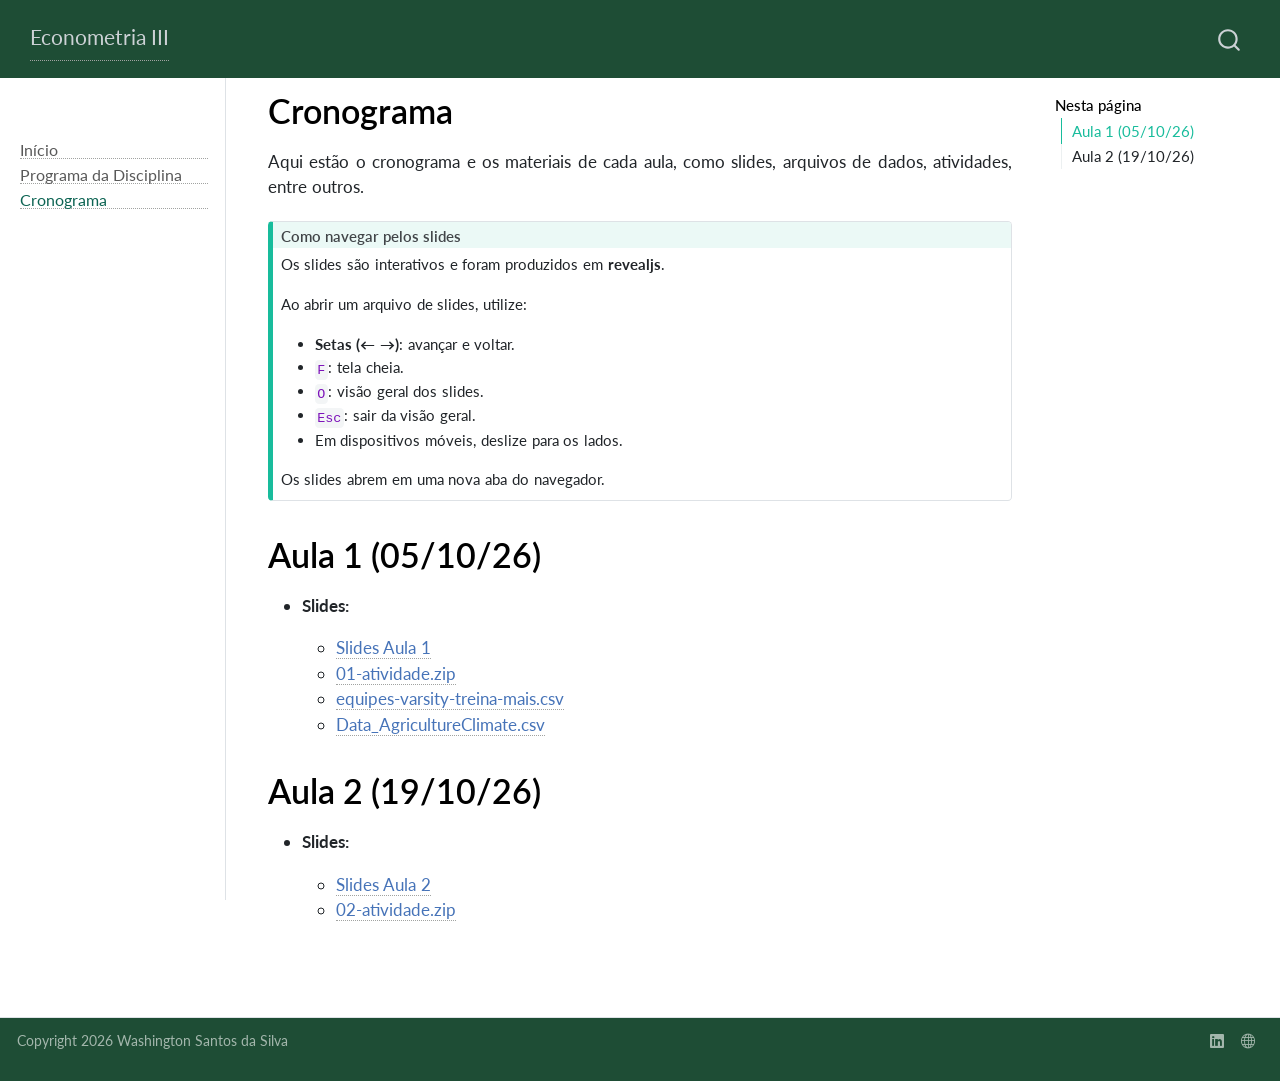
==== docs/cronograma.html @ ab7740d8 "aula 2 inserida" ====
<!DOCTYPE html>
<html xmlns="http://www.w3.org/1999/xhtml" lang="pt-BR" xml:lang="pt-BR"><head>

<meta charset="utf-8">
<meta name="generator" content="quarto-1.10.19">

<meta name="viewport" content="width=device-width, initial-scale=1.0, user-scalable=yes">


<title>Cronograma – Econometria III</title>
<style>
/* Default styles provided by pandoc.
** See https://pandoc.org/MANUAL.html#variables-for-html for config info.
*/
span.smallcaps{font-variant: small-caps;}
div.columns{display: flex; gap: 1.5em;}
div.column{flex: auto;}
@media screen {
div.columns{gap: min(4vw, 1.5em);}
div.column{overflow-x: auto;}
}
div.hanging-indent{margin-left: 1.5em; text-indent: -1.5em;}
ul.task-list{list-style: none;}
ul.task-list li input[type="checkbox"] {
  width: 0.8em;
  margin: 0 0.8em 0.2em -1em; /* quarto-specific, see https://github.com/quarto-dev/quarto-cli/issues/4556 */ 
  vertical-align: middle;
}
</style>


<script src="site_libs/quarto-nav/quarto-nav.js"></script>
<script src="site_libs/quarto-nav/headroom.min.js"></script>
<script src="site_libs/clipboard/clipboard.min.js"></script>
<script src="site_libs/quarto-search/autocomplete.umd.js"></script>
<script src="site_libs/quarto-search/fuse.min.js"></script>
<script src="site_libs/quarto-search/quarto-search.js"></script>
<meta name="quarto:offset" content="./">
<script src="site_libs/quarto-html/quarto.js" type="module"></script>
<script src="site_libs/quarto-html/tabsets/tabsets.js" type="module"></script>
<script src="site_libs/quarto-html/popper.min.js"></script>
<script src="site_libs/quarto-html/tippy.umd.min.js"></script>
<script src="site_libs/quarto-html/anchor.min.js"></script>
<link href="site_libs/quarto-html/tippy.css" rel="stylesheet">
<link href="site_libs/quarto-html/quarto-syntax-highlighting-bf27225e3a48a9273f3daa8f8e829971.css" rel="stylesheet" id="quarto-text-highlighting-styles">
<script src="site_libs/bootstrap/bootstrap.min.js"></script>
<link href="site_libs/bootstrap/bootstrap-icons.css" rel="stylesheet">
<link href="site_libs/bootstrap/bootstrap-d1bb5673b0c52643352dec3c37f18bb3.min.css" rel="stylesheet" append-hash="true" id="quarto-bootstrap" data-mode="light">
<script id="quarto-search-options" type="application/json">{
  "location": "navbar",
  "copy-button": false,
  "collapse-after": 3,
  "panel-placement": "end",
  "type": "overlay",
  "limit": 50,
  "keyboard-shortcut": [
    "f",
    "/",
    "s"
  ],
  "show-item-context": false,
  "language": {
    "search-no-results-text": "Nenhum resultado",
    "search-matching-documents-text": "documentos correspondentes",
    "search-copy-link-title": "Copiar link para a busca",
    "search-hide-matches-text": "Esconder correspondências adicionais",
    "search-more-match-text": "mais correspondência neste documento",
    "search-more-matches-text": "mais correspondências neste documento",
    "search-clear-button-title": "Limpar",
    "search-text-placeholder": "",
    "search-detached-cancel-button-title": "Cancelar",
    "search-submit-button-title": "Enviar",
    "search-label": "Procurar"
  }
}</script>


<link rel="stylesheet" href="styles.css">
</head>

<body class="nav-sidebar docked nav-fixed quarto-light">

<div id="quarto-search-results"></div>
  <header id="quarto-header" class="headroom fixed-top">
    <nav class="navbar navbar-expand-lg " data-bs-theme="dark">
      <div class="navbar-container container-fluid">
      <div class="navbar-brand-container mx-auto">
    <a class="navbar-brand" href="./index.html">
    <span class="navbar-title">Econometria III</span>
    </a>
  </div>
        <div class="quarto-navbar-tools tools-end">
</div>
          <div id="quarto-search" class="" title="Procurar"></div>
      </div> <!-- /container-fluid -->
    </nav>
  <nav class="quarto-secondary-nav">
    <div class="container-fluid d-flex">
      <button type="button" class="quarto-btn-toggle btn" data-bs-toggle="collapse" role="button" data-bs-target=".quarto-sidebar-collapse-item" aria-controls="quarto-sidebar" aria-expanded="false" aria-label="Alternar barra lateral" onclick="if (window.quartoToggleHeadroom) { window.quartoToggleHeadroom(); }">
        <i class="bi bi-layout-text-sidebar-reverse"></i>
      </button>
        <nav class="quarto-page-breadcrumbs" aria-label="breadcrumb"><ol class="breadcrumb"><li class="breadcrumb-item"><a href="./cronograma.html">Cronograma</a></li></ol></nav>
        <a class="flex-grow-1" role="navigation" data-bs-toggle="collapse" data-bs-target=".quarto-sidebar-collapse-item" aria-controls="quarto-sidebar" aria-expanded="false" aria-label="Alternar barra lateral" onclick="if (window.quartoToggleHeadroom) { window.quartoToggleHeadroom(); }">      
        </a>
      <button type="button" class="btn quarto-search-button" aria-label="Procurar" onclick="window.quartoOpenSearch();">
        <i class="bi bi-search"></i>
      </button>
    </div>
  </nav>
</header>
<!-- content -->
<div id="quarto-content" class="quarto-container page-columns page-rows-contents page-layout-article page-navbar">
<!-- sidebar -->
  <nav id="quarto-sidebar" class="sidebar collapse collapse-horizontal quarto-sidebar-collapse-item sidebar-navigation docked overflow-auto">
        <div class="mt-2 flex-shrink-0 align-items-center">
        <div class="sidebar-search">
        <div id="quarto-search" class="" title="Procurar"></div>
        </div>
        </div>
    <div class="sidebar-menu-container"> 
    <ul class="list-unstyled mt-1">
        <li class="sidebar-item">
  <div class="sidebar-item-container"> 
  <a href="./index.html" class="sidebar-item-text sidebar-link">
 <span class="menu-text">Início</span></a>
  </div>
</li>
        <li class="sidebar-item">
  <div class="sidebar-item-container"> 
  <a href="./programa.html" class="sidebar-item-text sidebar-link">
 <span class="menu-text">Programa da Disciplina</span></a>
  </div>
</li>
        <li class="sidebar-item">
  <div class="sidebar-item-container"> 
  <a href="./cronograma.html" class="sidebar-item-text sidebar-link active">
 <span class="menu-text">Cronograma</span></a>
  </div>
</li>
    </ul>
    </div>
</nav>
<div id="quarto-sidebar-glass" class="quarto-sidebar-collapse-item" data-bs-toggle="collapse" data-bs-target=".quarto-sidebar-collapse-item"></div>
<!-- margin-sidebar -->
    <div id="quarto-margin-sidebar" class="sidebar margin-sidebar">
        <nav id="TOC" role="doc-toc" class="toc-active">
    <h2 id="toc-title">Nesta página</h2>
   
  <ul>
  <li><a href="#aula-1-051026" id="toc-aula-1-051026" class="nav-link active" data-scroll-target="#aula-1-051026">Aula 1 (05/10/26)</a></li>
  <li><a href="#aula-2-191026" id="toc-aula-2-191026" class="nav-link" data-scroll-target="#aula-2-191026">Aula 2 (19/10/26)</a></li>
  </ul>
</nav>
    </div>
<!-- main -->
<main class="content" id="quarto-document-content">

<header id="title-block-header" class="quarto-title-block default">
<div class="quarto-title">
<h1 class="title">Cronograma</h1>
</div>



<div class="quarto-title-meta">

    
  
    
  </div>
  


</header>


<p>Aqui estão o cronograma e os materiais de cada aula, como slides, arquivos de dados, atividades, entre outros.</p>
<div class="callout callout-style-default callout-tip no-icon callout-titled">
<div class="callout-header d-flex align-content-center">
<div class="callout-icon-container">
<i class="callout-icon no-icon"></i>
</div>
<div class="callout-title-container flex-fill">
<span class="screen-reader-only">Dica</span>Como navegar pelos slides
</div>
</div>
<div class="callout-body-container callout-body">
<p>Os slides são interativos e foram produzidos em <strong>revealjs</strong>.</p>
<p>Ao abrir um arquivo de slides, utilize:</p>
<ul>
<li><strong>Setas (← →)</strong>: avançar e voltar.</li>
<li><strong><code>F</code></strong>: tela cheia.</li>
<li><strong><code>O</code></strong>: visão geral dos slides.</li>
<li><strong><code>Esc</code></strong>: sair da visão geral.</li>
<li>Em dispositivos móveis, deslize para os lados.</li>
</ul>
<p>Os slides abrem em uma nova aba do navegador.</p>
</div>
</div>
<section id="aula-1-051026" class="level1">
<h1>Aula 1 (05/10/26)</h1>
<ul>
<li><p><strong>Slides:</strong></p>
<ul>
<li><a href="slides/01-aula.html" target="_blank">Slides Aula 1</a></li>
<li><a href="atividades/01-atividade.zip">01-atividade.zip</a></li>
<li><a href="dados/equipes-varsity-treina-mais.csv">equipes-varsity-treina-mais.csv</a></li>
<li><a href="dados/Data_AgricultureClimate.csv">Data_AgricultureClimate.csv</a></li>
</ul></li>
</ul>
</section>
<section id="aula-2-191026" class="level1">
<h1>Aula 2 (19/10/26)</h1>
<ul>
<li><p><strong>Slides:</strong></p>
<ul>
<li><a href="slides/02-aula.html" target="_blank">Slides Aula 2</a></li>
<li><a href="atividades/02-atividade.zip">02-atividade.zip</a></li>
</ul></li>
</ul>


</section>

</main> <!-- /main -->
<script id="quarto-html-after-body" type="application/javascript">
  window.document.addEventListener("DOMContentLoaded", function (event) {
    const icon = "";
    const anchorJS = new window.AnchorJS();
    anchorJS.options = {
      placement: 'right',
      icon: icon
    };
    anchorJS.add('.anchored');
    const isCodeAnnotation = (el) => {
      for (const clz of el.classList) {
        if (clz.startsWith('code-annotation-')) {                     
          return true;
        }
      }
      return false;
    }
    const onCopySuccess = function(e) {
      // button target
      const button = e.trigger;
      // don't keep focus
      button.blur();
      // flash "checked"
      button.classList.add('code-copy-button-checked');
      var currentTitle = button.getAttribute("title");
      button.setAttribute("title", "Copiada");
      let tooltip;
      if (window.bootstrap) {
        button.setAttribute("data-bs-toggle", "tooltip");
        button.setAttribute("data-bs-placement", "left");
        button.setAttribute("data-bs-title", "Copiada");
        tooltip = new bootstrap.Tooltip(button, 
          { trigger: "manual", 
            customClass: "code-copy-button-tooltip",
            offset: [0, -8]});
        tooltip.show();    
      }
      setTimeout(function() {
        if (tooltip) {
          tooltip.hide();
          button.removeAttribute("data-bs-title");
          button.removeAttribute("data-bs-toggle");
          button.removeAttribute("data-bs-placement");
        }
        button.setAttribute("title", currentTitle);
        button.classList.remove('code-copy-button-checked');
      }, 1000);
      // clear code selection
      e.clearSelection();
    }
    const getTextToCopy = function(trigger) {
      const outerScaffold = trigger.parentElement.cloneNode(true);
      const codeEl = outerScaffold.querySelector('code');
      for (const childEl of codeEl.children) {
        if (isCodeAnnotation(childEl)) {
          childEl.remove();
        }
      }
      return codeEl.innerText;
    }
    const clipboard = new window.ClipboardJS('.code-copy-button:not([data-in-quarto-modal])', {
      text: getTextToCopy
    });
    clipboard.on('success', onCopySuccess);
    if (window.document.getElementById('quarto-embedded-source-code-modal')) {
      const clipboardModal = new window.ClipboardJS('.code-copy-button[data-in-quarto-modal]', {
        text: getTextToCopy,
        container: window.document.getElementById('quarto-embedded-source-code-modal')
      });
      clipboardModal.on('success', onCopySuccess);
    }
      var localhostRegex = new RegExp(/^(?:http|https):\/\/localhost\:?[0-9]*\//);
      var mailtoRegex = new RegExp(/^mailto:/);
        var filterRegex = new RegExp('/' + window.location.host + '/');
      var isInternal = (href) => {
          return filterRegex.test(href) || localhostRegex.test(href) || mailtoRegex.test(href);
      }
      // Inspect non-navigation links and adorn them if external
     var links = window.document.querySelectorAll('a[href]:not(.nav-link):not(.navbar-brand):not(.toc-action):not(.sidebar-link):not(.sidebar-item-toggle):not(.pagination-link):not(.no-external):not([aria-hidden]):not(.dropdown-item):not(.quarto-navigation-tool):not(.about-link)');
      for (var i=0; i<links.length; i++) {
        const link = links[i];
        if (!isInternal(link.href)) {
          // undo the damage that might have been done by quarto-nav.js in the case of
          // links that we want to consider external
          if (link.dataset.originalHref !== undefined) {
            link.href = link.dataset.originalHref;
          }
        }
      }
    function tippyHover(el, contentFn, onTriggerFn, onUntriggerFn) {
      const config = {
        allowHTML: true,
        maxWidth: 500,
        delay: 100,
        arrow: false,
        appendTo: function(el) {
            return el.parentElement;
        },
        interactive: true,
        interactiveBorder: 10,
        theme: 'quarto',
        placement: 'bottom-start',
      };
      if (contentFn) {
        config.content = contentFn;
      }
      if (onTriggerFn) {
        config.onTrigger = onTriggerFn;
      }
      if (onUntriggerFn) {
        config.onUntrigger = onUntriggerFn;
      }
      window.tippy(el, config); 
    }
    const noterefs = window.document.querySelectorAll('a[role="doc-noteref"]');
    for (var i=0; i<noterefs.length; i++) {
      const ref = noterefs[i];
      tippyHover(ref, function() {
        // use id or data attribute instead here
        let href = ref.getAttribute('data-footnote-href') || ref.getAttribute('href');
        try { href = new URL(href).hash; } catch {}
        const id = href.replace(/^#\/?/, "");
        const note = window.document.getElementById(id);
        if (note) {
          return note.innerHTML;
        } else {
          return "";
        }
      });
    }
    const xrefs = window.document.querySelectorAll('a.quarto-xref');
    const processXRef = (id, note) => {
      // Strip column container classes
      const stripColumnClz = (el) => {
        el.classList.remove("page-full", "page-columns");
        if (el.children) {
          for (const child of el.children) {
            stripColumnClz(child);
          }
        }
      }
      stripColumnClz(note)
      if (id === null || id.startsWith('sec-')) {
        // Special case sections, only their first couple elements
        const container = document.createElement("div");
        if (note.children && note.children.length > 2) {
          container.appendChild(note.children[0].cloneNode(true));
          for (let i = 1; i < note.children.length; i++) {
            const child = note.children[i];
            if (child.tagName === "P" && child.innerText === "") {
              continue;
            } else {
              container.appendChild(child.cloneNode(true));
              break;
            }
          }
          if (window.Quarto?.typesetMath) {
            window.Quarto.typesetMath(container);
          }
          return container.innerHTML
        } else {
          if (window.Quarto?.typesetMath) {
            window.Quarto.typesetMath(note);
          }
          return note.innerHTML;
        }
      } else {
        // Remove any anchor links if they are present
        const anchorLink = note.querySelector('a.anchorjs-link');
        if (anchorLink) {
          anchorLink.remove();
        }
        if (window.Quarto?.typesetMath) {
          window.Quarto.typesetMath(note);
        }
        if (note.classList.contains("callout")) {
          return note.outerHTML;
        } else {
          return note.innerHTML;
        }
      }
    }
    for (var i=0; i<xrefs.length; i++) {
      const xref = xrefs[i];
      tippyHover(xref, undefined, function(instance) {
        instance.disable();
        let url = xref.getAttribute('href');
        let hash = undefined; 
        if (url.startsWith('#')) {
          hash = url;
        } else {
          try { hash = new URL(url).hash; } catch {}
        }
        if (hash) {
          const id = hash.replace(/^#\/?/, "");
          const note = window.document.getElementById(id);
          if (note !== null) {
            try {
              const html = processXRef(id, note.cloneNode(true));
              instance.setContent(html);
            } finally {
              instance.enable();
              instance.show();
            }
          } else {
            // See if we can fetch this
            fetch(url.split('#')[0])
            .then(res => res.text())
            .then(html => {
              const parser = new DOMParser();
              const htmlDoc = parser.parseFromString(html, "text/html");
              const note = htmlDoc.getElementById(id);
              if (note !== null) {
                const html = processXRef(id, note);
                instance.setContent(html);
              } 
            }).finally(() => {
              instance.enable();
              instance.show();
            });
          }
        } else {
          // See if we can fetch a full url (with no hash to target)
          // This is a special case and we should probably do some content thinning / targeting
          fetch(url)
          .then(res => res.text())
          .then(html => {
            const parser = new DOMParser();
            const htmlDoc = parser.parseFromString(html, "text/html");
            const note = htmlDoc.querySelector('main.content');
            if (note !== null) {
              // This should only happen for chapter cross references
              // (since there is no id in the URL)
              // remove the first header
              if (note.children.length > 0 && note.children[0].tagName === "HEADER") {
                note.children[0].remove();
              }
              const html = processXRef(null, note);
              instance.setContent(html);
            } 
          }).finally(() => {
            instance.enable();
            instance.show();
          });
        }
      }, function(instance) {
      });
    }
        let selectedAnnoteEl;
        const selectorForAnnotation = ( cell, annotation) => {
          let cellAttr = 'data-code-cell="' + cell + '"';
          let lineAttr = 'data-code-annotation="' +  annotation + '"';
          const selector = 'span[' + cellAttr + '][' + lineAttr + ']';
          return selector;
        }
        const selectCodeLines = (annoteEl) => {
          const doc = window.document;
          const targetCell = annoteEl.getAttribute("data-target-cell");
          const targetAnnotation = annoteEl.getAttribute("data-target-annotation");
          const annoteSpan = window.document.querySelector(selectorForAnnotation(targetCell, targetAnnotation));
          const lines = annoteSpan.getAttribute("data-code-lines").split(",");
          const lineIds = lines.map((line) => {
            return targetCell + "-" + line;
          })
          let top = null;
          let height = null;
          let parent = null;
          if (lineIds.length > 0) {
              //compute the position of the single el (top and bottom and make a div)
              const el = window.document.getElementById(lineIds[0]);
              top = el.offsetTop;
              height = el.offsetHeight;
              parent = el.parentElement.parentElement;
            if (lineIds.length > 1) {
              const lastEl = window.document.getElementById(lineIds[lineIds.length - 1]);
              const bottom = lastEl.offsetTop + lastEl.offsetHeight;
              height = bottom - top;
            }
            if (top !== null && height !== null && parent !== null) {
              // cook up a div (if necessary) and position it 
              let div = window.document.getElementById("code-annotation-line-highlight");
              if (div === null) {
                div = window.document.createElement("div");
                div.setAttribute("id", "code-annotation-line-highlight");
                div.style.position = 'absolute';
                parent.appendChild(div);
              }
              div.style.top = top - 2 + "px";
              div.style.height = height + 4 + "px";
              div.style.left = 0;
              let gutterDiv = window.document.getElementById("code-annotation-line-highlight-gutter");
              if (gutterDiv === null) {
                gutterDiv = window.document.createElement("div");
                gutterDiv.setAttribute("id", "code-annotation-line-highlight-gutter");
                gutterDiv.style.position = 'absolute';
                const codeCell = window.document.getElementById(targetCell);
                const gutter = codeCell.querySelector('.code-annotation-gutter');
                gutter.appendChild(gutterDiv);
              }
              gutterDiv.style.top = top - 2 + "px";
              gutterDiv.style.height = height + 4 + "px";
            }
            selectedAnnoteEl = annoteEl;
          }
        };
        const unselectCodeLines = () => {
          const elementsIds = ["code-annotation-line-highlight", "code-annotation-line-highlight-gutter"];
          elementsIds.forEach((elId) => {
            const div = window.document.getElementById(elId);
            if (div) {
              div.remove();
            }
          });
          selectedAnnoteEl = undefined;
        };
          // Handle positioning of the toggle
      window.addEventListener(
        "resize",
        throttle(() => {
          elRect = undefined;
          if (selectedAnnoteEl) {
            selectCodeLines(selectedAnnoteEl);
          }
        }, 10)
      );
      function throttle(fn, ms) {
      let throttle = false;
      let timer;
        return (...args) => {
          if(!throttle) { // first call gets through
              fn.apply(this, args);
              throttle = true;
          } else { // all the others get throttled
              if(timer) clearTimeout(timer); // cancel #2
              timer = setTimeout(() => {
                fn.apply(this, args);
                timer = throttle = false;
              }, ms);
          }
        };
      }
        // Attach click handler to the DT
        const annoteDls = window.document.querySelectorAll('dt[data-target-cell]');
        for (const annoteDlNode of annoteDls) {
          annoteDlNode.addEventListener('click', (event) => {
            const clickedEl = event.target;
            if (clickedEl !== selectedAnnoteEl) {
              unselectCodeLines();
              const activeEl = window.document.querySelector('dt[data-target-cell].code-annotation-active');
              if (activeEl) {
                activeEl.classList.remove('code-annotation-active');
              }
              selectCodeLines(clickedEl);
              clickedEl.classList.add('code-annotation-active');
            } else {
              // Unselect the line
              unselectCodeLines();
              clickedEl.classList.remove('code-annotation-active');
            }
          });
        }
    const findCites = (el) => {
      const parentEl = el.parentElement;
      if (parentEl) {
        const cites = parentEl.dataset.cites;
        if (cites) {
          return {
            el,
            cites: cites.split(' ')
          };
        } else {
          return findCites(el.parentElement)
        }
      } else {
        return undefined;
      }
    };
    var bibliorefs = window.document.querySelectorAll('a[role="doc-biblioref"]');
    for (var i=0; i<bibliorefs.length; i++) {
      const ref = bibliorefs[i];
      const citeInfo = findCites(ref);
      if (citeInfo) {
        tippyHover(citeInfo.el, function() {
          var popup = window.document.createElement('div');
          citeInfo.cites.forEach(function(cite) {
            var citeDiv = window.document.createElement('div');
            citeDiv.classList.add('hanging-indent');
            citeDiv.classList.add('csl-entry');
            var biblioDiv = window.document.getElementById('ref-' + cite);
            if (biblioDiv) {
              citeDiv.innerHTML = biblioDiv.innerHTML;
            }
            popup.appendChild(citeDiv);
          });
          return popup.innerHTML;
        });
      }
    }
  });
  </script>
</div> <!-- /content -->
<footer class="footer">
  <div class="nav-footer">
    <div class="nav-footer-left">
<p>Copyright 2026 Washington Santos da Silva</p>
</div>   
    <div class="nav-footer-center">
      &nbsp;
    </div>
    <div class="nav-footer-right">
      <ul class="footer-items list-unstyled">
    <li class="nav-item compact">
    <a class="nav-link" href="https://www.linkedin.com/in/washingtonssilva/">
      <i class="bi bi-linkedin" role="img">
</i> 
    </a>
  </li>  
    <li class="nav-item compact">
    <a class="nav-link" href="https://washingtonsilva.github.io">
      <i class="bi bi-globe" role="img">
</i> 
    </a>
  </li>  
</ul>
    </div>
  </div>
</footer>




</body></html>
---- docs/site_libs/quarto-html/tippy.css ----
.tippy-box[data-animation=fade][data-state=hidden]{opacity:0}[data-tippy-root]{max-width:calc(100vw - 10px)}.tippy-box{position:relative;background-color:#333;color:#fff;border-radius:4px;font-size:14px;line-height:1.4;white-space:normal;outline:0;transition-property:transform,visibility,opacity}.tippy-box[data-placement^=top]>.tippy-arrow{bottom:0}.tippy-box[data-placement^=top]>.tippy-arrow:before{bottom:-7px;left:0;border-width:8px 8px 0;border-top-color:initial;transform-origin:center top}.tippy-box[data-placement^=bottom]>.tippy-arrow{top:0}.tippy-box[data-placement^=bottom]>.tippy-arrow:before{top:-7px;left:0;border-width:0 8px 8px;border-bottom-color:initial;transform-origin:center bottom}.tippy-box[data-placement^=left]>.tippy-arrow{right:0}.tippy-box[data-placement^=left]>.tippy-arrow:before{border-width:8px 0 8px 8px;border-left-color:initial;right:-7px;transform-origin:center left}.tippy-box[data-placement^=right]>.tippy-arrow{left:0}.tippy-box[data-placement^=right]>.tippy-arrow:before{left:-7px;border-width:8px 8px 8px 0;border-right-color:initial;transform-origin:center right}.tippy-box[data-inertia][data-state=visible]{transition-timing-function:cubic-bezier(.54,1.5,.38,1.11)}.tippy-arrow{width:16px;height:16px;color:#333}.tippy-arrow:before{content:"";position:absolute;border-color:transparent;border-style:solid}.tippy-content{position:relative;padding:5px 9px;z-index:1}
---- docs/site_libs/quarto-html/quarto-syntax-highlighting-bf27225e3a48a9273f3daa8f8e829971.css ----
/* quarto syntax highlight colors */
:root {
  --quarto-hl-ot-color: #003B4F;
  --quarto-hl-at-color: #657422;
  --quarto-hl-ss-color: #20794D;
  --quarto-hl-an-color: #5E5E5E;
  --quarto-hl-fu-color: #4758AB;
  --quarto-hl-st-color: #20794D;
  --quarto-hl-cf-color: #003B4F;
  --quarto-hl-op-color: #5E5E5E;
  --quarto-hl-er-color: #AD0000;
  --quarto-hl-bn-color: #AD0000;
  --quarto-hl-al-color: #AD0000;
  --quarto-hl-va-color: #111111;
  --quarto-hl-bu-color: inherit;
  --quarto-hl-ex-color: inherit;
  --quarto-hl-pp-color: #AD0000;
  --quarto-hl-in-color: #5E5E5E;
  --quarto-hl-vs-color: #20794D;
  --quarto-hl-wa-color: #5E5E5E;
  --quarto-hl-do-color: #5E5E5E;
  --quarto-hl-im-color: #00769E;
  --quarto-hl-ch-color: #20794D;
  --quarto-hl-dt-color: #AD0000;
  --quarto-hl-fl-color: #AD0000;
  --quarto-hl-co-color: #5E5E5E;
  --quarto-hl-cv-color: #5E5E5E;
  --quarto-hl-cn-color: #8f5902;
  --quarto-hl-sc-color: #5E5E5E;
  --quarto-hl-dv-color: #AD0000;
  --quarto-hl-kw-color: #003B4F;
}

/* other quarto variables */
:root {
  --quarto-font-monospace: SFMono-Regular, Menlo, Monaco, Consolas, "Liberation Mono", "Courier New", monospace;
}

/* syntax highlight based on Pandoc's rules */
pre > code.sourceCode > span {
  color: #003B4F;
}

code.sourceCode > span {
  color: #003B4F;
}

div.sourceCode,
div.sourceCode pre.sourceCode {
  color: #003B4F;
}

/* Normal */
code span {
  color: #003B4F;
}

/* Alert */
code span.al {
  color: #AD0000;
  font-style: inherit;
}

/* Annotation */
code span.an {
  color: #5E5E5E;
  font-style: inherit;
}

/* Attribute */
code span.at {
  color: #657422;
  font-style: inherit;
}

/* BaseN */
code span.bn {
  color: #AD0000;
  font-style: inherit;
}

/* BuiltIn */
code span.bu {
  font-style: inherit;
}

/* ControlFlow */
code span.cf {
  color: #003B4F;
  font-weight: bold;
  font-style: inherit;
}

/* Char */
code span.ch {
  color: #20794D;
  font-style: inherit;
}

/* Constant */
code span.cn {
  color: #8f5902;
  font-style: inherit;
}

/* Comment */
code span.co {
  color: #5E5E5E;
  font-style: inherit;
}

/* CommentVar */
code span.cv {
  color: #5E5E5E;
  font-style: italic;
}

/* Documentation */
code span.do {
  color: #5E5E5E;
  font-style: italic;
}

/* DataType */
code span.dt {
  color: #AD0000;
  font-style: inherit;
}

/* DecVal */
code span.dv {
  color: #AD0000;
  font-style: inherit;
}

/* Error */
code span.er {
  color: #AD0000;
  font-style: inherit;
}

/* Extension */
code span.ex {
  font-style: inherit;
}

/* Float */
code span.fl {
  color: #AD0000;
  font-style: inherit;
}

/* Function */
code span.fu {
  color: #4758AB;
  font-style: inherit;
}

/* Import */
code span.im {
  color: #00769E;
  font-style: inherit;
}

/* Information */
code span.in {
  color: #5E5E5E;
  font-style: inherit;
}

/* Keyword */
code span.kw {
  color: #003B4F;
  font-weight: bold;
  font-style: inherit;
}

/* Operator */
code span.op {
  color: #5E5E5E;
  font-style: inherit;
}

/* Other */
code span.ot {
  color: #003B4F;
  font-style: inherit;
}

/* Preprocessor */
code span.pp {
  color: #AD0000;
  font-style: inherit;
}

/* SpecialChar */
code span.sc {
  color: #5E5E5E;
  font-style: inherit;
}

/* SpecialString */
code span.ss {
  color: #20794D;
  font-style: inherit;
}

/* String */
code span.st {
  color: #20794D;
  font-style: inherit;
}

/* Variable */
code span.va {
  color: #111111;
  font-style: inherit;
}

/* VerbatimString */
code span.vs {
  color: #20794D;
  font-style: inherit;
}

/* Warning */
code span.wa {
  color: #5E5E5E;
  font-style: italic;
}

.prevent-inlining {
  content: "</";
}

/*# sourceMappingURL=8be38f48d34c45af72792cbd699585e7.css.map */
---- docs/styles.css ----
/* css styles */

/* Verde floresta sóbrio para a identidade do site */
.navbar {
  background-color: #1E4D35;
}

/* Estilo para cabeçalhos */
h1, h2, h3 {
  color: #000000;
}

/* Espaçamento para conteúdo */
.content {
  max-width: 1200px;
  margin: 0 auto;
  padding: 1rem;
}

/* Justificação apenas do conteúdo principal; não afeta navegação e componentes */
#quarto-document-content p,
#quarto-document-content li,
#quarto-document-content td,
#quarto-document-content th,
#quarto-document-content figcaption,
#quarto-document-content blockquote,
#quarto-document-content .description,
#quarto-document-content .lead,
#quarto-document-content .abstract {
  text-align: justify;
}

/* Ajusta o espaçamento entre palavras para melhorar a justificação */
#quarto-document-content p,
#quarto-document-content li,
#quarto-document-content td,
#quarto-document-content th,
#quarto-document-content figcaption,
#quarto-document-content blockquote,
#quarto-document-content .description,
#quarto-document-content .lead,
#quarto-document-content .abstract {
  word-spacing: 0.05em;
  hyphens: auto;
}

/* Mantém alinhamento à esquerda para elementos que não devem ser justificados */
pre, code, .sourceCode, h1, h2, h3, h4, h5, h6 {
  text-align: left;
}

/* Ajusta o último parágrafo de cada seção para evitar espaçamento estranho */
#quarto-document-content p:last-of-type {
  text-align-last: left;
}

/* Estilo para links */
a {
  color: #4673B8;                      /* Changed from #36454f to a distinct blue */
  text-decoration: none;               /* Remove o sublinhado padrão dos links */
  border-bottom: dotted 1px #A1A3A1;   /* Adiciona linha pontilhada cinza abaixo dos links */
}

/* Estilo para links quando o mouse passa por cima */
a:hover {
  color: blue;                         /* Slightly brighter blue for hover state */
  text-decoration: underline;          /* Adiciona sublinhado ao passar o mouse */
}
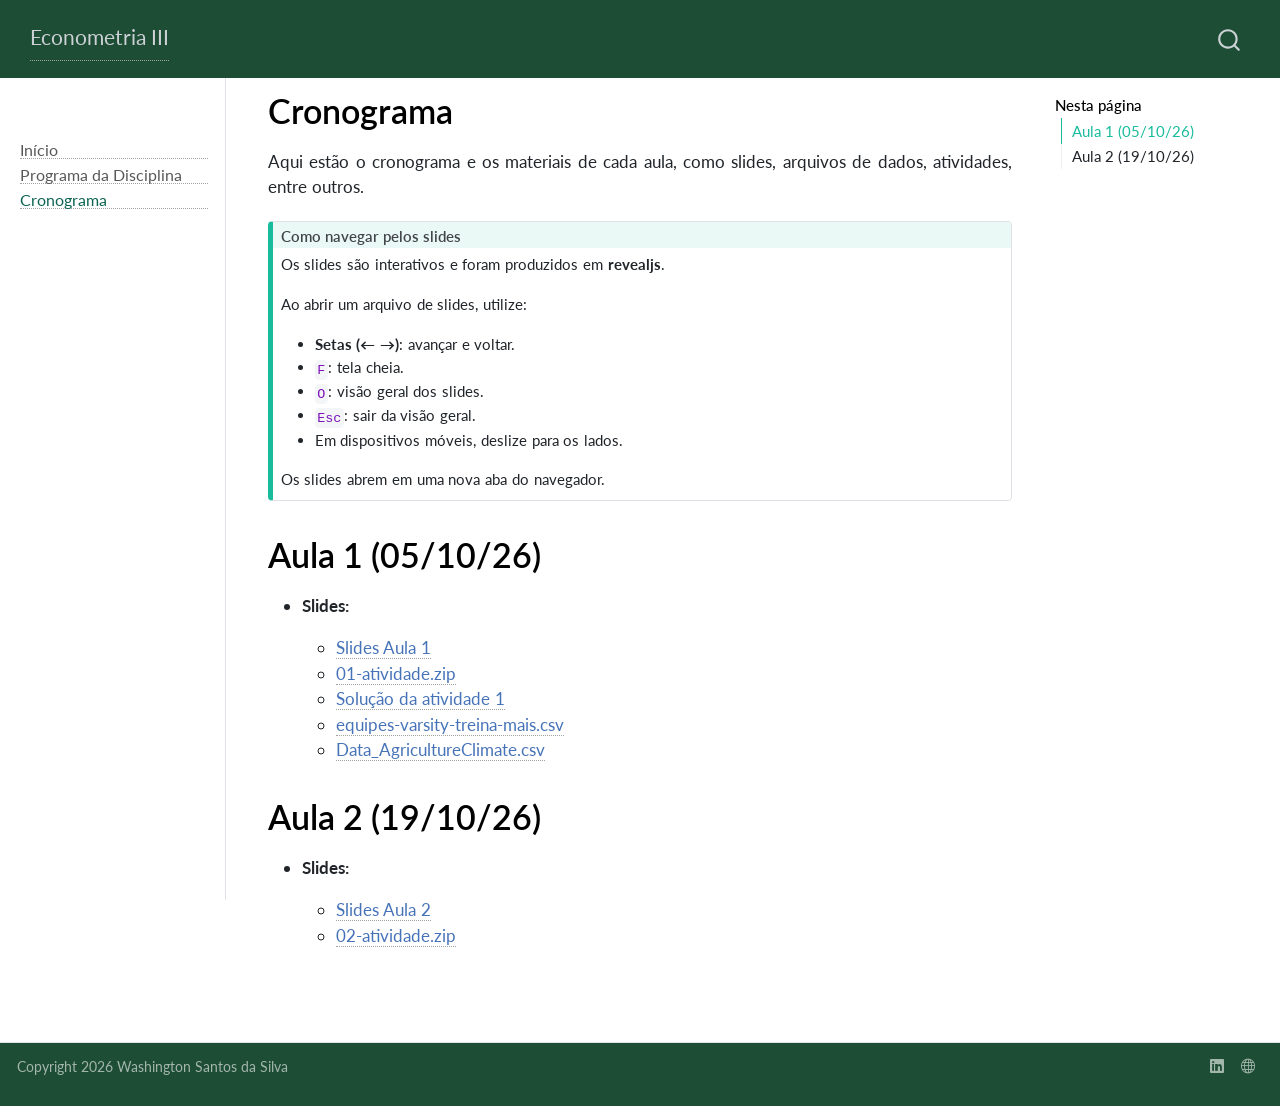
==== commit 8346c263: "solucao da atividade 1 inserida" ====
--- a/docs/cronograma.html
+++ b/docs/cronograma.html
@@ -204,6 +204,7 @@
 <ul>
 <li><a href="slides/01-aula.html" target="_blank">Slides Aula 1</a></li>
 <li><a href="atividades/01-atividade.zip">01-atividade.zip</a></li>
+<li><a href="atividades/01-atividade-gabarito.html" target="_blank">Solução da atividade 1</a></li>
 <li><a href="dados/equipes-varsity-treina-mais.csv">equipes-varsity-treina-mais.csv</a></li>
 <li><a href="dados/Data_AgricultureClimate.csv">Data_AgricultureClimate.csv</a></li>
 </ul></li>
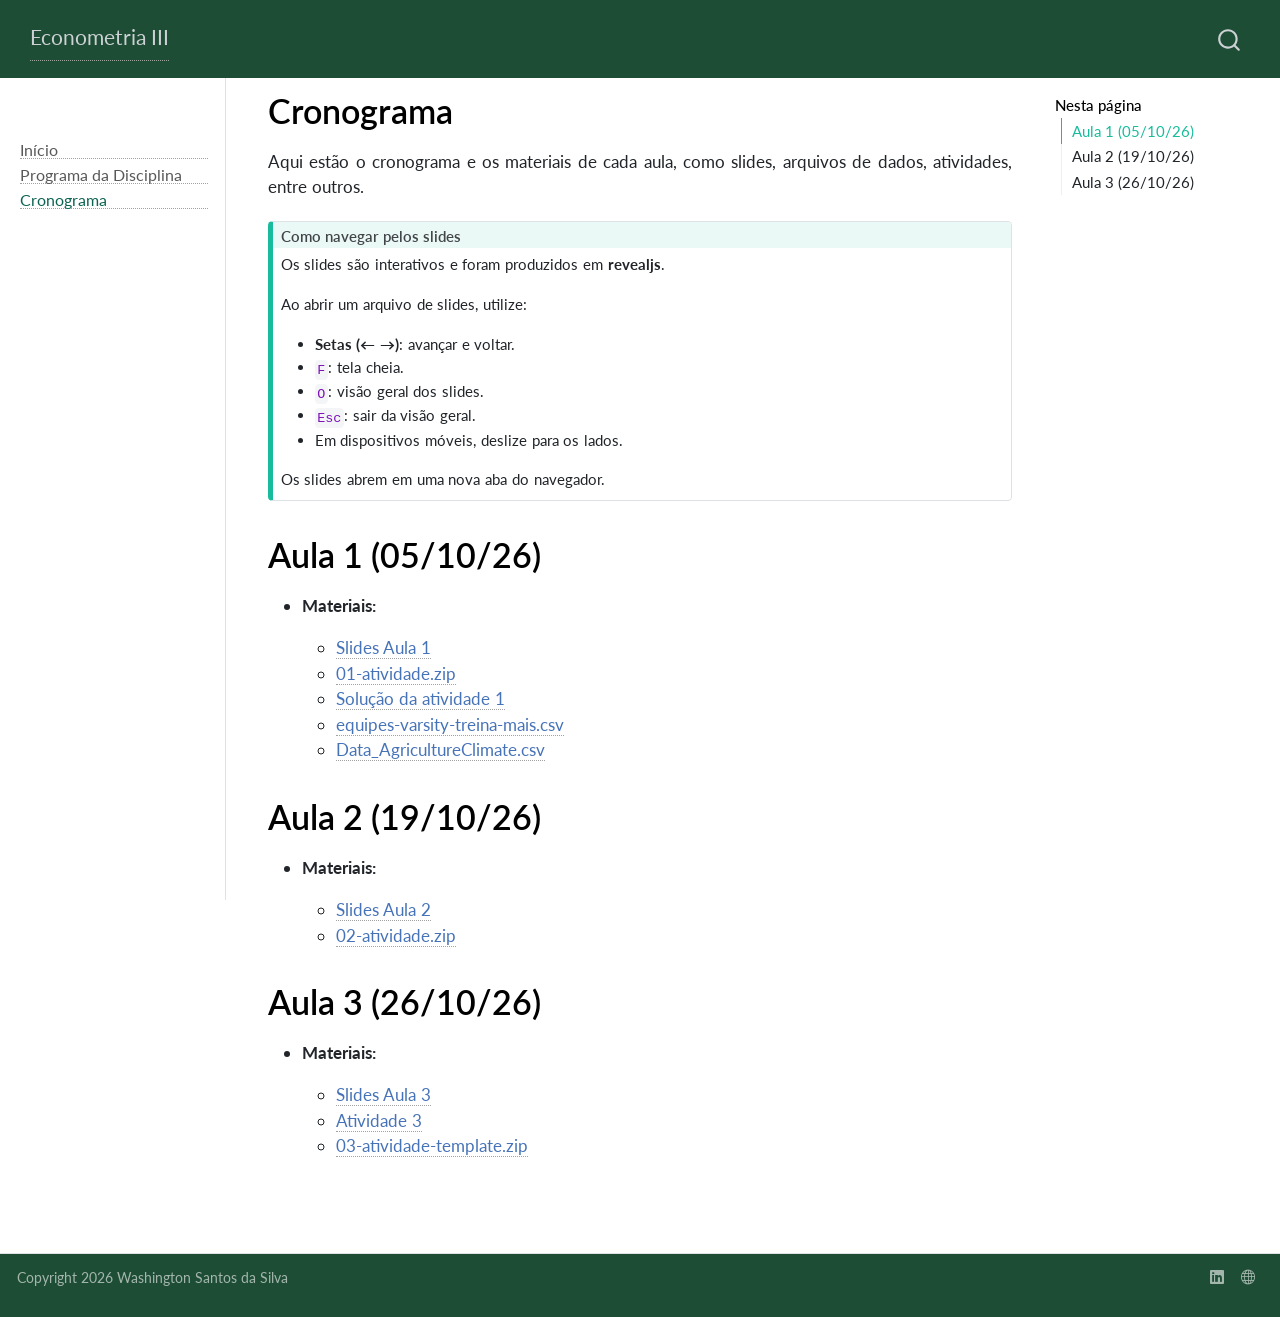
==== commit 49bb4ae2: "aula 3 inserida" ====
--- a/docs/cronograma.html
+++ b/docs/cronograma.html
@@ -149,6 +149,7 @@
   <ul>
   <li><a href="#aula-1-051026" id="toc-aula-1-051026" class="nav-link active" data-scroll-target="#aula-1-051026">Aula 1 (05/10/26)</a></li>
   <li><a href="#aula-2-191026" id="toc-aula-2-191026" class="nav-link" data-scroll-target="#aula-2-191026">Aula 2 (19/10/26)</a></li>
+  <li><a href="#aula-3-261026" id="toc-aula-3-261026" class="nav-link" data-scroll-target="#aula-3-261026">Aula 3 (26/10/26)</a></li>
   </ul>
 </nav>
     </div>
@@ -200,7 +201,7 @@
 <section id="aula-1-051026" class="level1">
 <h1>Aula 1 (05/10/26)</h1>
 <ul>
-<li><p><strong>Slides:</strong></p>
+<li><p><strong>Materiais:</strong></p>
 <ul>
 <li><a href="slides/01-aula.html" target="_blank">Slides Aula 1</a></li>
 <li><a href="atividades/01-atividade.zip">01-atividade.zip</a></li>
@@ -213,10 +214,21 @@
 <section id="aula-2-191026" class="level1">
 <h1>Aula 2 (19/10/26)</h1>
 <ul>
-<li><p><strong>Slides:</strong></p>
+<li><p><strong>Materiais:</strong></p>
 <ul>
 <li><a href="slides/02-aula.html" target="_blank">Slides Aula 2</a></li>
 <li><a href="atividades/02-atividade.zip">02-atividade.zip</a></li>
+</ul></li>
+</ul>
+</section>
+<section id="aula-3-261026" class="level1">
+<h1>Aula 3 (26/10/26)</h1>
+<ul>
+<li><p><strong>Materiais:</strong></p>
+<ul>
+<li><a href="slides/03-aula.html" target="_blank">Slides Aula 3</a></li>
+<li><a href="atividades/03-atividade.html">Atividade 3</a></li>
+<li><a href="atividades/03-atividade-template.zip">03-atividade-template.zip</a></li>
 </ul></li>
 </ul>
 
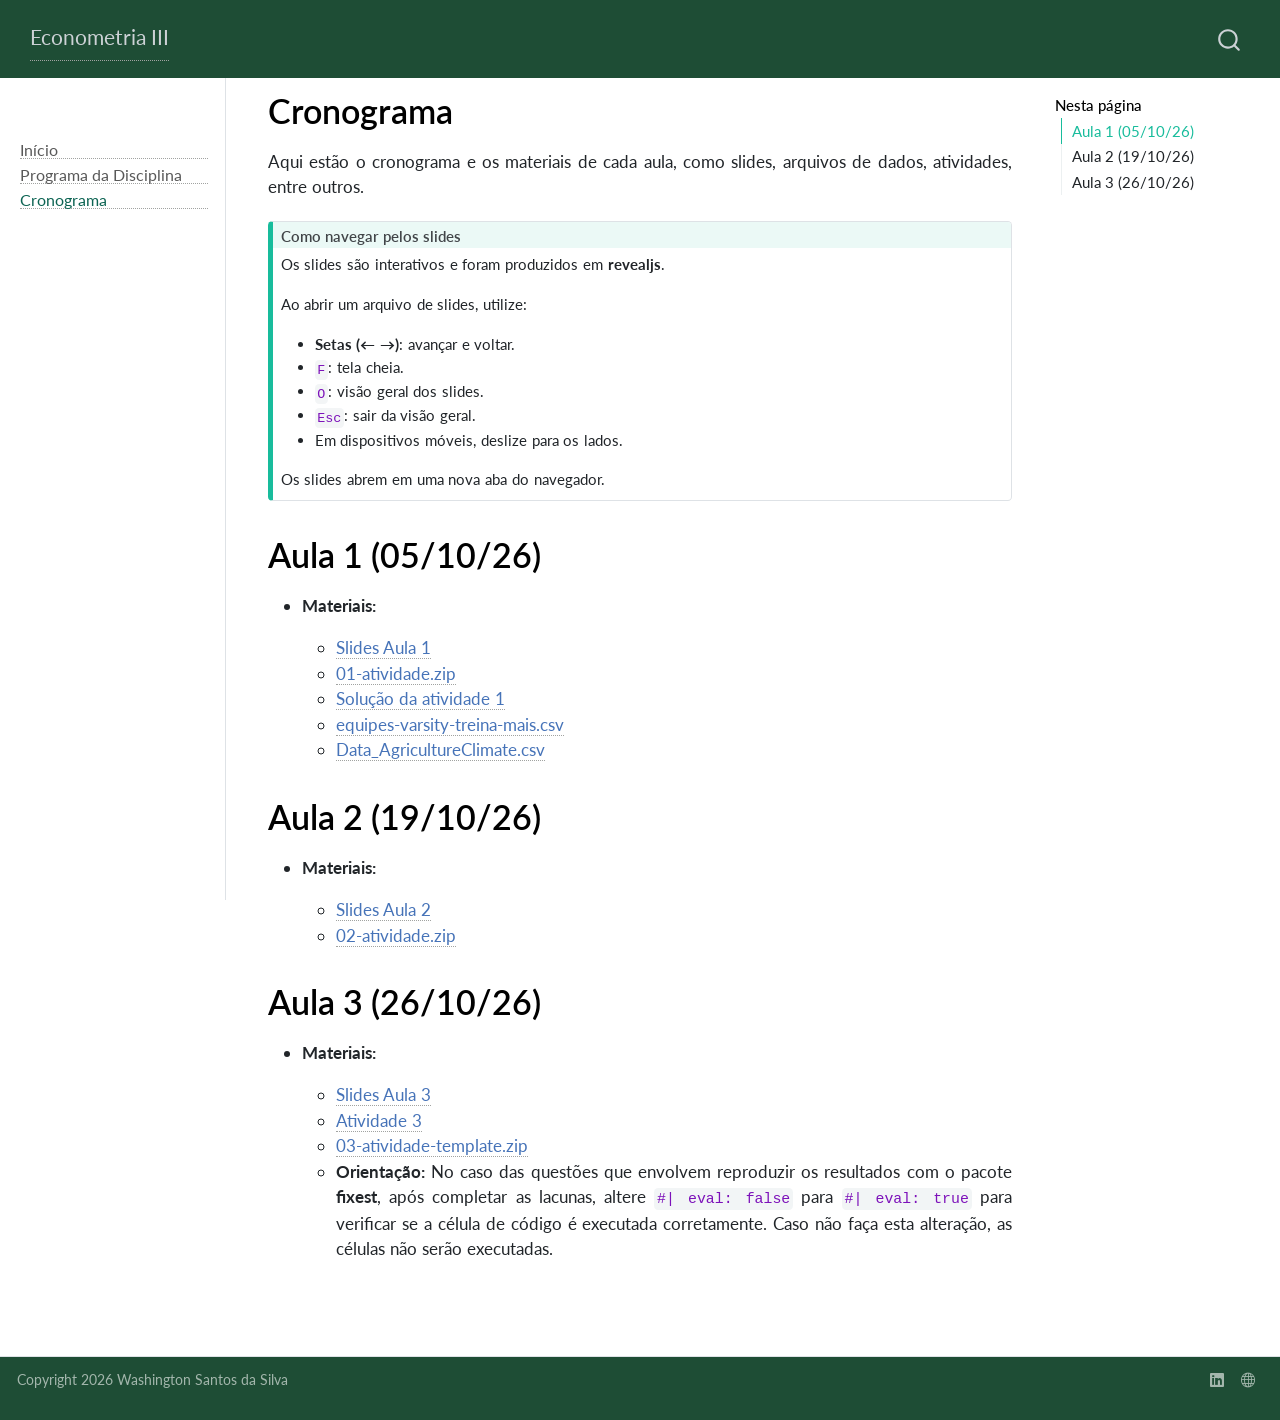
==== commit 14110d70: "aula 3 inserida" ====
--- a/docs/cronograma.html
+++ b/docs/cronograma.html
@@ -229,6 +229,7 @@
 <li><a href="slides/03-aula.html" target="_blank">Slides Aula 3</a></li>
 <li><a href="atividades/03-atividade.html">Atividade 3</a></li>
 <li><a href="atividades/03-atividade-template.zip">03-atividade-template.zip</a></li>
+<li><strong>Orientação:</strong> No caso das questões que envolvem reproduzir os resultados com o pacote <strong>fixest</strong>, após completar as lacunas, altere <code>#| eval: false</code> para <code>#| eval: true</code> para verificar se a célula de código é executada corretamente. Caso não faça esta alteração, as células não serão executadas.</li>
 </ul></li>
 </ul>
 
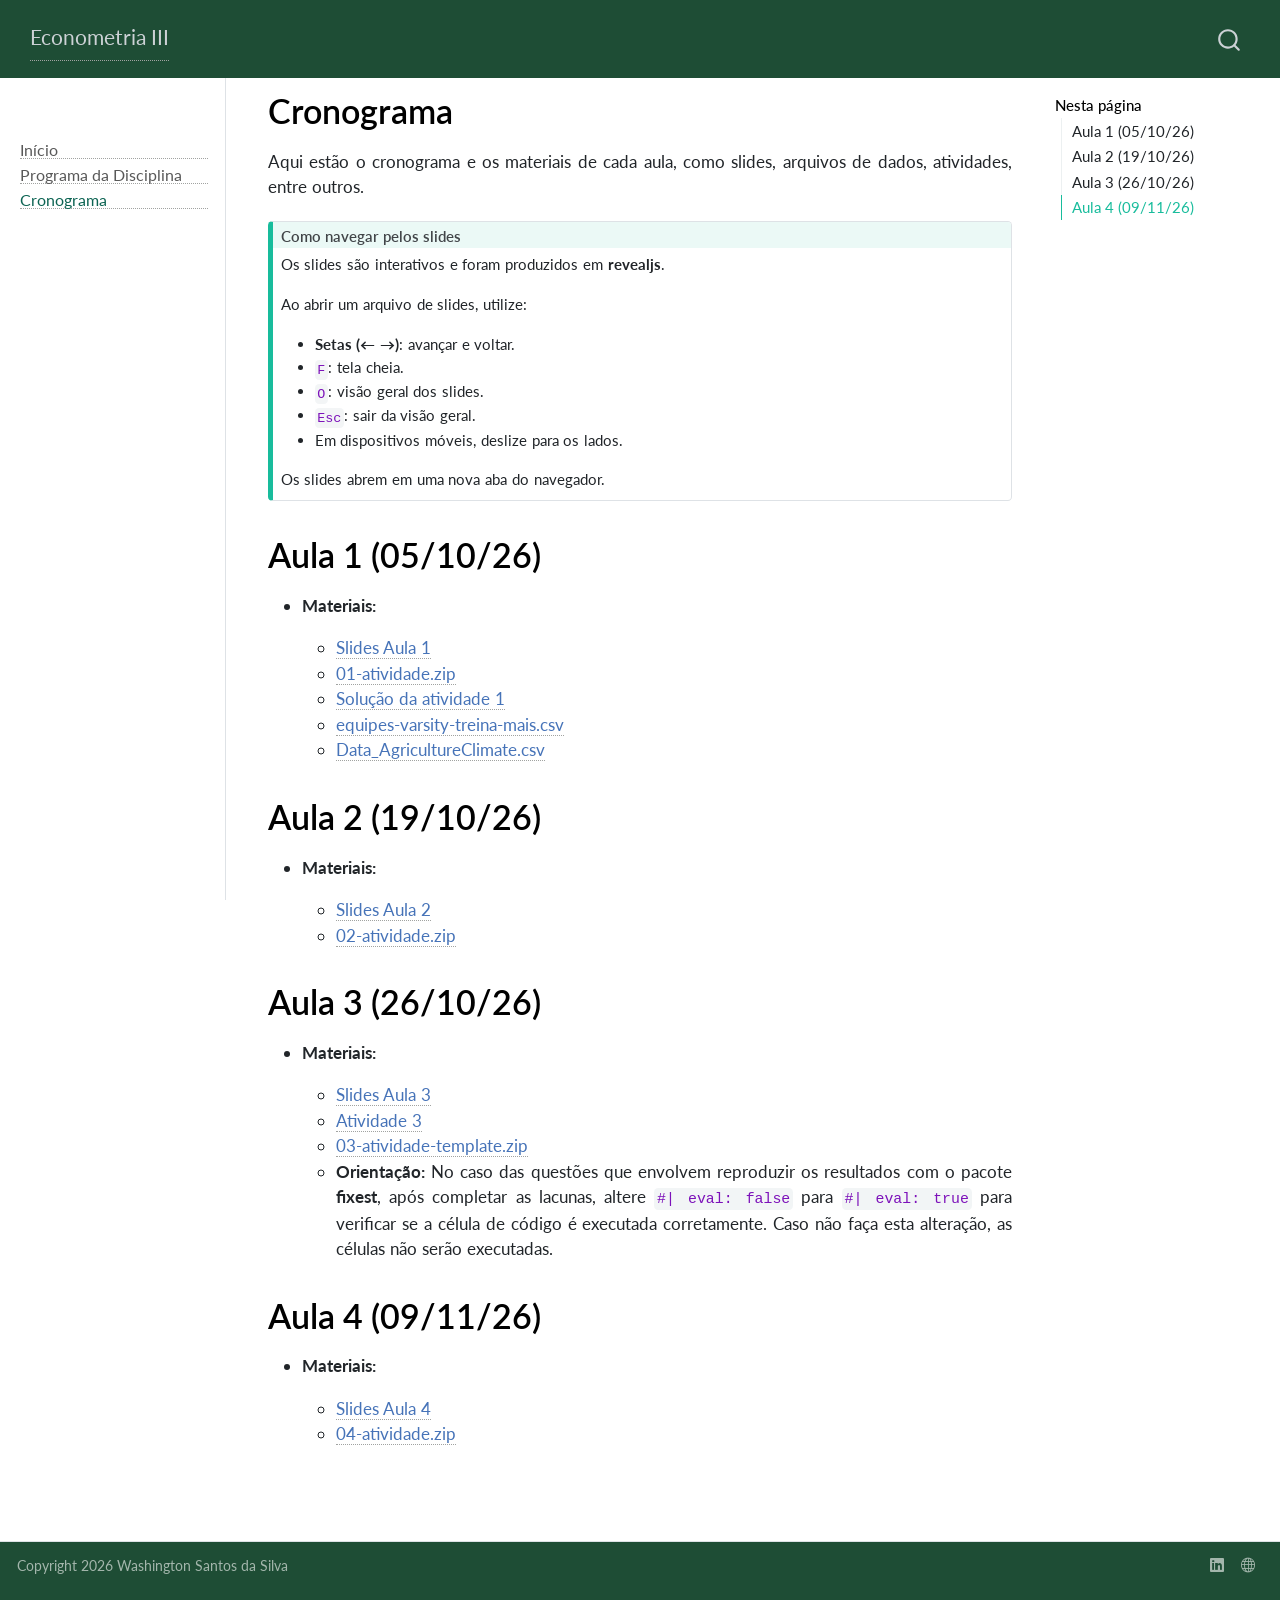
==== commit b800a2e8: "aula 4 inserida" ====
--- a/docs/cronograma.html
+++ b/docs/cronograma.html
@@ -2,7 +2,7 @@
 <html xmlns="http://www.w3.org/1999/xhtml" lang="pt-BR" xml:lang="pt-BR"><head>
 
 <meta charset="utf-8">
-<meta name="generator" content="quarto-1.10.19">
+<meta name="generator" content="quarto-1.11.9">
 
 <meta name="viewport" content="width=device-width, initial-scale=1.0, user-scalable=yes">
 
@@ -38,14 +38,15 @@
 <meta name="quarto:offset" content="./">
 <script src="site_libs/quarto-html/quarto.js" type="module"></script>
 <script src="site_libs/quarto-html/tabsets/tabsets.js" type="module"></script>
+<script src="site_libs/quarto-html/scrollable-regions/scrollable-regions.js" type="module"></script>
 <script src="site_libs/quarto-html/popper.min.js"></script>
 <script src="site_libs/quarto-html/tippy.umd.min.js"></script>
 <script src="site_libs/quarto-html/anchor.min.js"></script>
 <link href="site_libs/quarto-html/tippy.css" rel="stylesheet">
-<link href="site_libs/quarto-html/quarto-syntax-highlighting-bf27225e3a48a9273f3daa8f8e829971.css" rel="stylesheet" id="quarto-text-highlighting-styles">
+<link href="site_libs/quarto-html/quarto-syntax-highlighting-63b5708e65d6cd79cd7618c58d0c21e7.css" rel="stylesheet" id="quarto-text-highlighting-styles">
 <script src="site_libs/bootstrap/bootstrap.min.js"></script>
 <link href="site_libs/bootstrap/bootstrap-icons.css" rel="stylesheet">
-<link href="site_libs/bootstrap/bootstrap-d1bb5673b0c52643352dec3c37f18bb3.min.css" rel="stylesheet" append-hash="true" id="quarto-bootstrap" data-mode="light">
+<link href="site_libs/bootstrap/bootstrap-e88deb7e6c24584379bc85de5eea1e26.min.css" rel="stylesheet" append-hash="true" id="quarto-bootstrap" data-mode="light">
 <script id="quarto-search-options" type="application/json">{
   "location": "navbar",
   "copy-button": false,
@@ -78,11 +79,11 @@
 <link rel="stylesheet" href="styles.css">
 </head>
 
-<body class="nav-sidebar docked nav-fixed quarto-light">
+<body class="nav-sidebar docked nav-fixed quarto-light"><a id="quarto-skip-link" class="visually-hidden-focusable" href="#quarto-document-content">Pular para o conteúdo principal</a>
 
 <div id="quarto-search-results"></div>
   <header id="quarto-header" class="headroom fixed-top">
-    <nav class="navbar navbar-expand-lg " data-bs-theme="dark">
+    <nav class="navbar navbar-expand-lg " data-bs-theme="dark" aria-label="Site">
       <div class="navbar-container container-fluid">
       <div class="navbar-brand-container mx-auto">
     <a class="navbar-brand" href="./index.html">
@@ -94,13 +95,13 @@
           <div id="quarto-search" class="" title="Procurar"></div>
       </div> <!-- /container-fluid -->
     </nav>
-  <nav class="quarto-secondary-nav">
+  <nav class="quarto-secondary-nav" aria-label="Barra de ferramentas">
     <div class="container-fluid d-flex">
       <button type="button" class="quarto-btn-toggle btn" data-bs-toggle="collapse" role="button" data-bs-target=".quarto-sidebar-collapse-item" aria-controls="quarto-sidebar" aria-expanded="false" aria-label="Alternar barra lateral" onclick="if (window.quartoToggleHeadroom) { window.quartoToggleHeadroom(); }">
         <i class="bi bi-layout-text-sidebar-reverse"></i>
       </button>
-        <nav class="quarto-page-breadcrumbs" aria-label="breadcrumb"><ol class="breadcrumb"><li class="breadcrumb-item"><a href="./cronograma.html">Cronograma</a></li></ol></nav>
-        <a class="flex-grow-1" role="navigation" data-bs-toggle="collapse" data-bs-target=".quarto-sidebar-collapse-item" aria-controls="quarto-sidebar" aria-expanded="false" aria-label="Alternar barra lateral" onclick="if (window.quartoToggleHeadroom) { window.quartoToggleHeadroom(); }">      
+        <nav class="quarto-page-breadcrumbs" aria-label="Caminho"><ol class="breadcrumb"><li class="breadcrumb-item"><a href="./cronograma.html">Cronograma</a></li></ol></nav>
+        <a class="flex-grow-1" data-bs-toggle="collapse" data-bs-target=".quarto-sidebar-collapse-item" onclick="if (window.quartoToggleHeadroom) { window.quartoToggleHeadroom(); }">      
         </a>
       <button type="button" class="btn quarto-search-button" aria-label="Procurar" onclick="window.quartoOpenSearch();">
         <i class="bi bi-search"></i>
@@ -111,7 +112,7 @@
 <!-- content -->
 <div id="quarto-content" class="quarto-container page-columns page-rows-contents page-layout-article page-navbar">
 <!-- sidebar -->
-  <nav id="quarto-sidebar" class="sidebar collapse collapse-horizontal quarto-sidebar-collapse-item sidebar-navigation docked overflow-auto">
+  <nav id="quarto-sidebar" class="sidebar collapse collapse-horizontal quarto-sidebar-collapse-item sidebar-navigation docked overflow-auto" aria-label="Seção">
         <div class="mt-2 flex-shrink-0 align-items-center">
         <div class="sidebar-search">
         <div id="quarto-search" class="" title="Procurar"></div>
@@ -143,18 +144,19 @@
 <div id="quarto-sidebar-glass" class="quarto-sidebar-collapse-item" data-bs-toggle="collapse" data-bs-target=".quarto-sidebar-collapse-item"></div>
 <!-- margin-sidebar -->
     <div id="quarto-margin-sidebar" class="sidebar margin-sidebar">
-        <nav id="TOC" role="doc-toc" class="toc-active">
+        <nav id="TOC" role="doc-toc" aria-labelledby="toc-title" class="toc-active">
     <h2 id="toc-title">Nesta página</h2>
    
   <ul>
   <li><a href="#aula-1-051026" id="toc-aula-1-051026" class="nav-link active" data-scroll-target="#aula-1-051026">Aula 1 (05/10/26)</a></li>
   <li><a href="#aula-2-191026" id="toc-aula-2-191026" class="nav-link" data-scroll-target="#aula-2-191026">Aula 2 (19/10/26)</a></li>
   <li><a href="#aula-3-261026" id="toc-aula-3-261026" class="nav-link" data-scroll-target="#aula-3-261026">Aula 3 (26/10/26)</a></li>
+  <li><a href="#aula-4-091126" id="toc-aula-4-091126" class="nav-link" data-scroll-target="#aula-4-091126">Aula 4 (09/11/26)</a></li>
   </ul>
 </nav>
     </div>
 <!-- main -->
-<main class="content" id="quarto-document-content">
+<main class="content" id="quarto-document-content" tabindex="-1">
 
 <header id="title-block-header" class="quarto-title-block default">
 <div class="quarto-title">
@@ -230,6 +232,16 @@
 <li><a href="atividades/03-atividade.html">Atividade 3</a></li>
 <li><a href="atividades/03-atividade-template.zip">03-atividade-template.zip</a></li>
 <li><strong>Orientação:</strong> No caso das questões que envolvem reproduzir os resultados com o pacote <strong>fixest</strong>, após completar as lacunas, altere <code>#| eval: false</code> para <code>#| eval: true</code> para verificar se a célula de código é executada corretamente. Caso não faça esta alteração, as células não serão executadas.</li>
+</ul></li>
+</ul>
+</section>
+<section id="aula-4-091126" class="level1">
+<h1>Aula 4 (09/11/26)</h1>
+<ul>
+<li><p><strong>Materiais:</strong></p>
+<ul>
+<li><a href="slides/04-aula.html" target="_blank">Slides Aula 4</a></li>
+<li><a href="atividades/04-atividade.zip">04-atividade.zip</a></li>
 </ul></li>
 </ul>
 
@@ -315,7 +327,8 @@
           return filterRegex.test(href) || localhostRegex.test(href) || mailtoRegex.test(href);
       }
       // Inspect non-navigation links and adorn them if external
-     var links = window.document.querySelectorAll('a[href]:not(.nav-link):not(.navbar-brand):not(.toc-action):not(.sidebar-link):not(.sidebar-item-toggle):not(.pagination-link):not(.no-external):not([aria-hidden]):not(.dropdown-item):not(.quarto-navigation-tool):not(.about-link)');
+      window.quartoDecorateExternalLinks = function (root) {
+     var links = (root || window.document).querySelectorAll('a[href]:not(.nav-link):not(.navbar-brand):not(.toc-action):not(.sidebar-link):not(.sidebar-item-toggle):not(.pagination-link):not(.no-external):not([aria-hidden]):not(.dropdown-item):not(.quarto-navigation-tool):not(.about-link)');
       for (var i=0; i<links.length; i++) {
         const link = links[i];
         if (!isInternal(link.href)) {
@@ -324,8 +337,69 @@
           if (link.dataset.originalHref !== undefined) {
             link.href = link.dataset.originalHref;
           }
-        }
-      }
+          if (!link.classList.contains('no-external-icon')) {
+          }
+        }
+      }
+      };
+      window.quartoDecorateExternalLinks(window.document);
+    // Esc closes the popup (WCAG 1.4.13) and focus leaving both trigger and
+    // popup closes it (WCAG 2.4.11); tippy handles neither for interactive popups.
+    const hideOnEscAndFocusOut = {
+      name: 'hideOnEscAndFocusOut',
+      defaultValue: true,
+      fn(instance) {
+        const dismiss = () => {
+          // A show scheduled by the trigger delay would otherwise reopen it
+          instance.clearDelayTimeouts();
+          instance.hide();
+        };
+        const onKeyDown = (event) => {
+          if (event.key !== 'Escape') {
+            return;
+          }
+          // Keep Esc from also reaching page handlers (e.g. reveal.js overview),
+          // except an open reveal.js slide menu, which Esc should close too.
+          // The menu handles keys only when its keyboard option is on.
+          const menuHandlesEsc = window.Reveal?.getPlugin?.('menu')?.isOpen() &&
+            window.Reveal.getConfig().menu?.keyboard !== false;
+          if (!menuHandlesEsc) {
+            event.stopPropagation();
+          }
+          if (instance.popper.contains(window.document.activeElement)) {
+            // Disabled while refocusing so the focus trigger does not reopen it
+            instance.disable();
+            instance.reference.focus();
+            instance.enable();
+          }
+          dismiss();
+        };
+        const onFocusOut = (event) => {
+          const target = event.relatedTarget;
+          if (target && !instance.reference.contains(target) &&
+              !instance.popper.contains(target)) {
+            dismiss();
+          }
+        };
+        // On the trigger too: a click trigger (code-annotations: select) has no
+        // blur handling. Attached for the instance's lifetime so leaving the
+        // trigger also cancels a show still pending on the trigger delay.
+        instance.reference.addEventListener('focusout', onFocusOut);
+        return {
+          onShow() {
+            window.document.addEventListener('keydown', onKeyDown, true);
+            instance.popper.addEventListener('focusout', onFocusOut);
+          },
+          onHide() {
+            window.document.removeEventListener('keydown', onKeyDown, true);
+            instance.popper.removeEventListener('focusout', onFocusOut);
+          },
+          onDestroy() {
+            instance.reference.removeEventListener('focusout', onFocusOut);
+          },
+        };
+      },
+    };
     function tippyHover(el, contentFn, onTriggerFn, onUntriggerFn) {
       const config = {
         allowHTML: true,
@@ -339,6 +413,7 @@
         interactiveBorder: 10,
         theme: 'quarto',
         placement: 'bottom-start',
+        plugins: [hideOnEscAndFocusOut],
       };
       if (contentFn) {
         config.content = contentFn;
@@ -501,44 +576,54 @@
           const lineIds = lines.map((line) => {
             return targetCell + "-" + line;
           })
-          let top = null;
-          let height = null;
-          let parent = null;
+          // Each band is positioned against its own containing block, which is
+          // not the offsetParent of the lines, so place it from client rects.
+          const placeBand = (band, firstEl, lastEl, codeBlock) => {
+            const container = band.offsetParent;
+            if (container === null) {
+              return;
+            }
+            const containerRect = container.getBoundingClientRect();
+            // Reveal.js scales slides with a transform, so convert client
+            // pixels back to the CSS pixels of the container.
+            const scale = containerRect.height / container.offsetHeight || 1;
+            const firstRect = firstEl.getBoundingClientRect();
+            const lastRect = lastEl.getBoundingClientRect();
+            const top = (firstRect.top - containerRect.top) / scale - container.clientTop + container.scrollTop;
+            const height = (lastRect.bottom - firstRect.top) / scale;
+            band.style.top = top - 2 + "px";
+            band.style.height = height + 4 + "px";
+            if (codeBlock) {
+              // Without the copy button wrapper, the containing block is wider
+              // than the code block, so span the code block explicitly.
+              const blockRect = codeBlock.getBoundingClientRect();
+              band.style.left = (blockRect.left - containerRect.left) / scale - container.clientLeft + container.scrollLeft + "px";
+              band.style.width = blockRect.width / scale + "px";
+            }
+          };
           if (lineIds.length > 0) {
-              //compute the position of the single el (top and bottom and make a div)
-              const el = window.document.getElementById(lineIds[0]);
-              top = el.offsetTop;
-              height = el.offsetHeight;
-              parent = el.parentElement.parentElement;
-            if (lineIds.length > 1) {
-              const lastEl = window.document.getElementById(lineIds[lineIds.length - 1]);
-              const bottom = lastEl.offsetTop + lastEl.offsetHeight;
-              height = bottom - top;
-            }
-            if (top !== null && height !== null && parent !== null) {
-              // cook up a div (if necessary) and position it 
-              let div = window.document.getElementById("code-annotation-line-highlight");
-              if (div === null) {
-                div = window.document.createElement("div");
-                div.setAttribute("id", "code-annotation-line-highlight");
-                div.style.position = 'absolute';
-                parent.appendChild(div);
-              }
-              div.style.top = top - 2 + "px";
-              div.style.height = height + 4 + "px";
-              div.style.left = 0;
-              let gutterDiv = window.document.getElementById("code-annotation-line-highlight-gutter");
-              if (gutterDiv === null) {
-                gutterDiv = window.document.createElement("div");
-                gutterDiv.setAttribute("id", "code-annotation-line-highlight-gutter");
-                gutterDiv.style.position = 'absolute';
-                const codeCell = window.document.getElementById(targetCell);
-                const gutter = codeCell.querySelector('.code-annotation-gutter');
-                gutter.appendChild(gutterDiv);
-              }
-              gutterDiv.style.top = top - 2 + "px";
-              gutterDiv.style.height = height + 4 + "px";
-            }
+            const el = window.document.getElementById(lineIds[0]);
+            const lastEl = window.document.getElementById(lineIds[lineIds.length - 1]);
+            const parent = el.parentElement.parentElement;
+            // cook up a div (if necessary) and position it
+            let div = window.document.getElementById("code-annotation-line-highlight");
+            if (div === null) {
+              div = window.document.createElement("div");
+              div.setAttribute("id", "code-annotation-line-highlight");
+              div.style.position = 'absolute';
+              parent.appendChild(div);
+            }
+            placeBand(div, el, lastEl, parent.closest("div.sourceCode") || parent);
+            let gutterDiv = window.document.getElementById("code-annotation-line-highlight-gutter");
+            if (gutterDiv === null) {
+              gutterDiv = window.document.createElement("div");
+              gutterDiv.setAttribute("id", "code-annotation-line-highlight-gutter");
+              gutterDiv.style.position = 'absolute';
+              const codeCell = window.document.getElementById(targetCell);
+              const gutter = codeCell.querySelector('.code-annotation-gutter');
+              gutter.appendChild(gutterDiv);
+            }
+            placeBand(gutterDiv, el, lastEl);
             selectedAnnoteEl = annoteEl;
           }
         };
@@ -636,6 +721,9 @@
       }
     }
   });
+  </script>
+  <script type="application/javascript">
+  window.quartoScrollableRegionsLabels = {"code":"Código deslocável","output":"Saída deslocável"};
   </script>
 </div> <!-- /content -->
 <footer class="footer">
--- a/docs/site_libs/quarto-html/quarto-syntax-highlighting-63b5708e65d6cd79cd7618c58d0c21e7.css
+++ b/docs/site_libs/quarto-html/quarto-syntax-highlighting-63b5708e65d6cd79cd7618c58d0c21e7.css
@@ -0,0 +1,236 @@
+/* quarto syntax highlight colors */
+:root {
+  --quarto-hl-ot-color: #003B4F;
+  --quarto-hl-at-color: #657422;
+  --quarto-hl-ss-color: #20794D;
+  --quarto-hl-an-color: #5E5E5E;
+  --quarto-hl-fu-color: #4758AB;
+  --quarto-hl-st-color: #20794D;
+  --quarto-hl-cf-color: #003B4F;
+  --quarto-hl-op-color: #5E5E5E;
+  --quarto-hl-er-color: #AD0000;
+  --quarto-hl-bn-color: #AD0000;
+  --quarto-hl-al-color: #AD0000;
+  --quarto-hl-va-color: #111111;
+  --quarto-hl-bu-color: inherit;
+  --quarto-hl-ex-color: inherit;
+  --quarto-hl-pp-color: #AD0000;
+  --quarto-hl-in-color: #5E5E5E;
+  --quarto-hl-vs-color: #20794D;
+  --quarto-hl-wa-color: #5E5E5E;
+  --quarto-hl-do-color: #5E5E5E;
+  --quarto-hl-im-color: #00769E;
+  --quarto-hl-ch-color: #20794D;
+  --quarto-hl-dt-color: #AD0000;
+  --quarto-hl-fl-color: #AD0000;
+  --quarto-hl-co-color: #5E5E5E;
+  --quarto-hl-cv-color: #5E5E5E;
+  --quarto-hl-cn-color: #8f5902;
+  --quarto-hl-sc-color: #5E5E5E;
+  --quarto-hl-dv-color: #AD0000;
+  --quarto-hl-kw-color: #003B4F;
+}
+
+/* other quarto variables */
+:root {
+  --quarto-font-monospace: SFMono-Regular, Menlo, Monaco, Consolas, "Liberation Mono", "Courier New", monospace;
+}
+
+/* syntax highlight based on Pandoc's rules */
+pre > code.sourceCode > span {
+  color: #003B4F;
+}
+
+code.sourceCode > span {
+  color: #003B4F;
+}
+
+div.sourceCode,
+div.sourceCode pre.sourceCode {
+  color: #003B4F;
+}
+
+/* Normal */
+code span {
+  color: #003B4F;
+}
+
+/* Alert */
+code span.al {
+  color: #AD0000;
+  font-style: inherit;
+}
+
+/* Annotation */
+code span.an {
+  color: #5E5E5E;
+  font-style: inherit;
+}
+
+/* Attribute */
+code span.at {
+  color: #657422;
+  font-style: inherit;
+}
+
+/* BaseN */
+code span.bn {
+  color: #AD0000;
+  font-style: inherit;
+}
+
+/* BuiltIn */
+code span.bu {
+  font-style: inherit;
+}
+
+/* ControlFlow */
+code span.cf {
+  color: #003B4F;
+  font-weight: bold;
+  font-style: inherit;
+}
+
+/* Char */
+code span.ch {
+  color: #20794D;
+  font-style: inherit;
+}
+
+/* Constant */
+code span.cn {
+  color: #8f5902;
+  font-style: inherit;
+}
+
+/* Comment */
+code span.co {
+  color: #5E5E5E;
+  font-style: inherit;
+}
+
+/* CommentVar */
+code span.cv {
+  color: #5E5E5E;
+  font-style: italic;
+}
+
+/* Documentation */
+code span.do {
+  color: #5E5E5E;
+  font-style: italic;
+}
+
+/* DataType */
+code span.dt {
+  color: #AD0000;
+  font-style: inherit;
+}
+
+/* DecVal */
+code span.dv {
+  color: #AD0000;
+  font-style: inherit;
+}
+
+/* Error */
+code span.er {
+  color: #AD0000;
+  font-style: inherit;
+}
+
+/* Extension */
+code span.ex {
+  font-style: inherit;
+}
+
+/* Float */
+code span.fl {
+  color: #AD0000;
+  font-style: inherit;
+}
+
+/* Function */
+code span.fu {
+  color: #4758AB;
+  font-style: inherit;
+}
+
+/* Import */
+code span.im {
+  color: #00769E;
+  font-style: inherit;
+}
+
+/* Information */
+code span.in {
+  color: #5E5E5E;
+  font-style: inherit;
+}
+
+/* Keyword */
+code span.kw {
+  color: #003B4F;
+  font-weight: bold;
+  font-style: inherit;
+}
+
+/* Operator */
+code span.op {
+  color: #5E5E5E;
+  font-style: inherit;
+}
+
+/* Other */
+code span.ot {
+  color: #003B4F;
+  font-style: inherit;
+}
+
+/* Preprocessor */
+code span.pp {
+  color: #AD0000;
+  font-style: inherit;
+}
+
+/* SpecialChar */
+code span.sc {
+  color: #5E5E5E;
+  font-style: inherit;
+}
+
+/* SpecialString */
+code span.ss {
+  color: #20794D;
+  font-style: inherit;
+}
+
+/* String */
+code span.st {
+  color: #20794D;
+  font-style: inherit;
+}
+
+/* Variable */
+code span.va {
+  color: #111111;
+  font-style: inherit;
+}
+
+/* VerbatimString */
+code span.vs {
+  color: #20794D;
+  font-style: inherit;
+}
+
+/* Warning */
+code span.wa {
+  color: #5E5E5E;
+  font-style: italic;
+}
+
+.prevent-inlining {
+  content: "</";
+}
+
+/*# sourceMappingURL=054cc16b9e9817627be6994582d2ffb5.css.map */
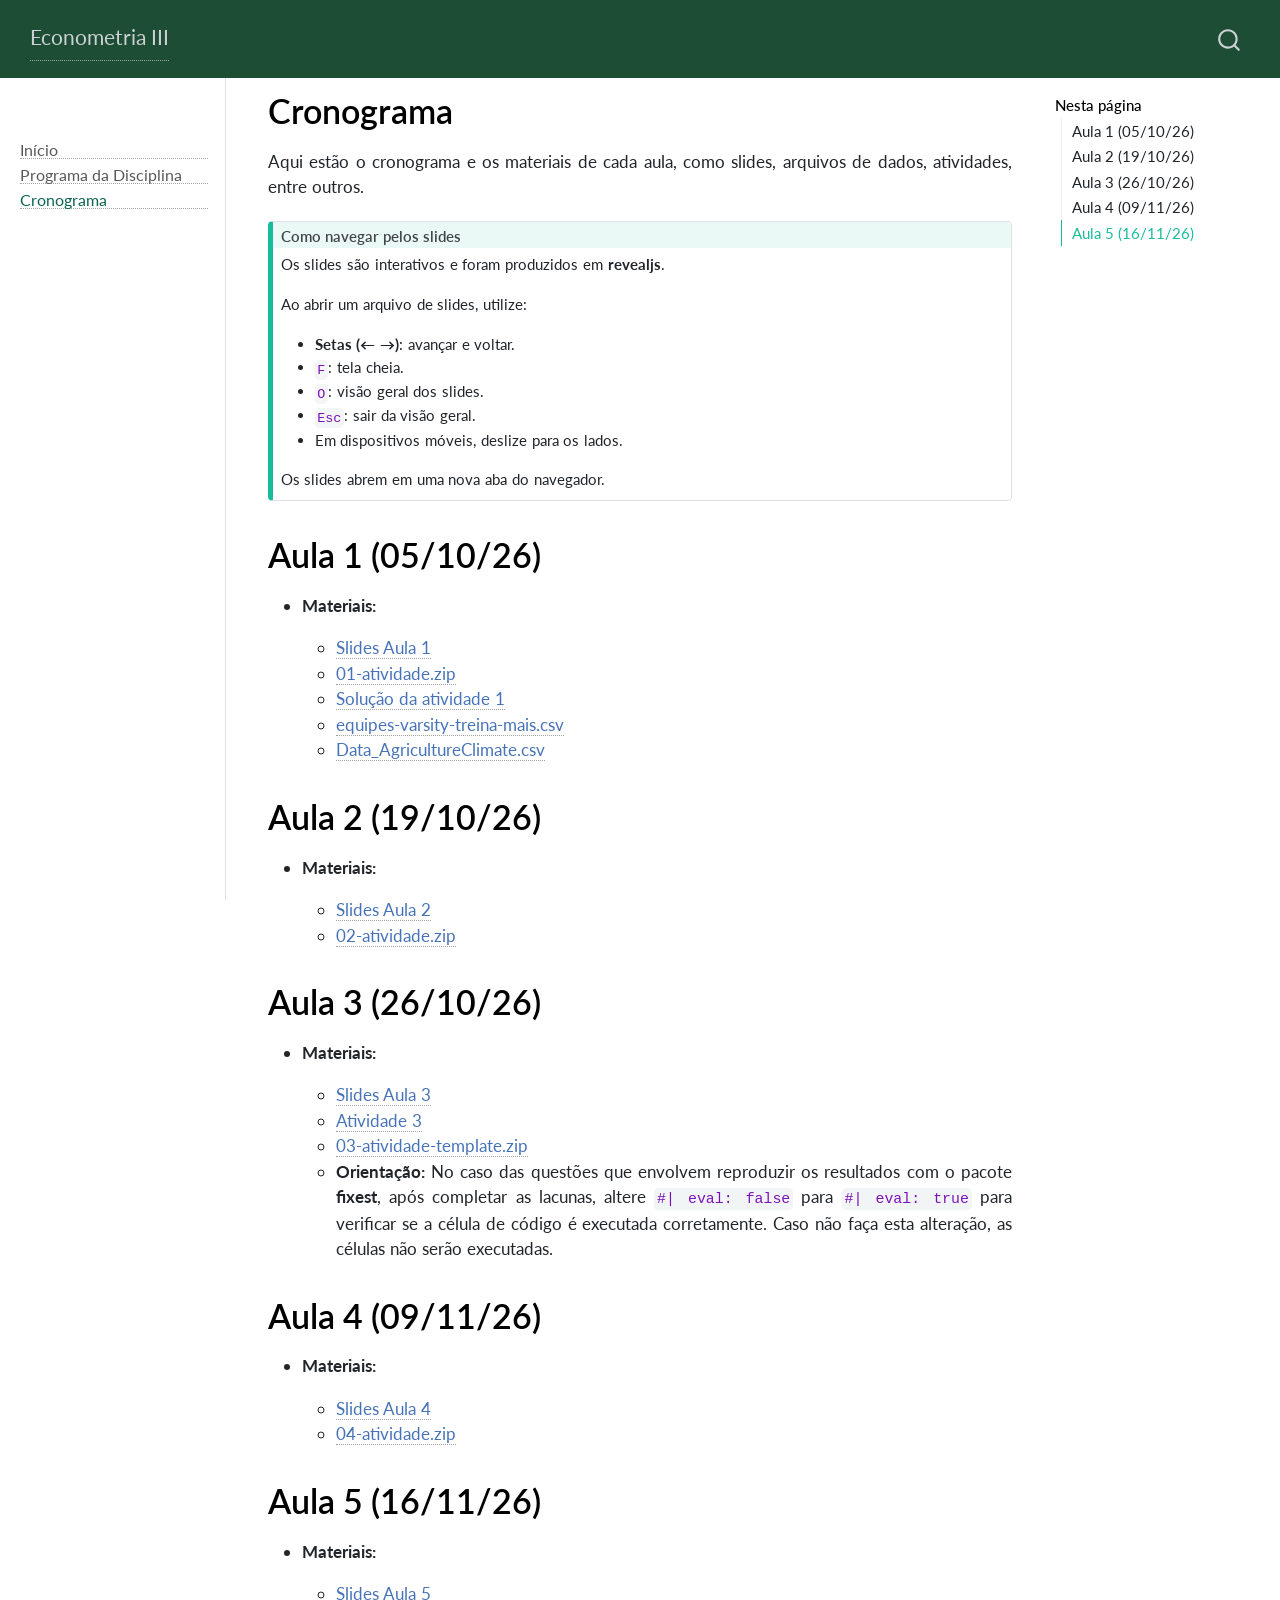
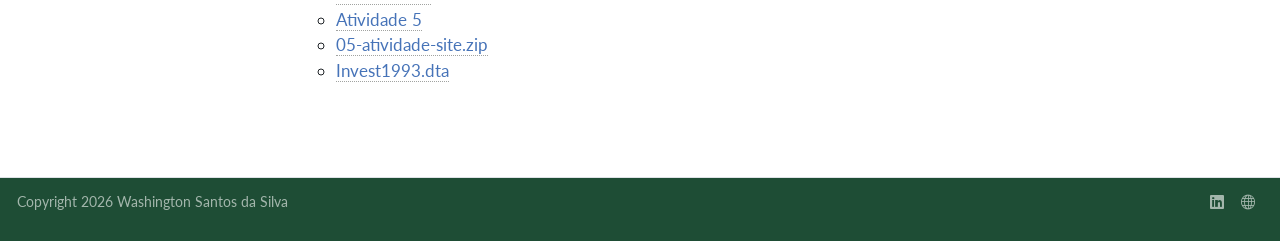
==== commit d4d10417: "aula 5 inserida" ====
--- a/docs/cronograma.html
+++ b/docs/cronograma.html
@@ -152,6 +152,7 @@
   <li><a href="#aula-2-191026" id="toc-aula-2-191026" class="nav-link" data-scroll-target="#aula-2-191026">Aula 2 (19/10/26)</a></li>
   <li><a href="#aula-3-261026" id="toc-aula-3-261026" class="nav-link" data-scroll-target="#aula-3-261026">Aula 3 (26/10/26)</a></li>
   <li><a href="#aula-4-091126" id="toc-aula-4-091126" class="nav-link" data-scroll-target="#aula-4-091126">Aula 4 (09/11/26)</a></li>
+  <li><a href="#aula-5-161126" id="toc-aula-5-161126" class="nav-link" data-scroll-target="#aula-5-161126">Aula 5 (16/11/26)</a></li>
   </ul>
 </nav>
     </div>
@@ -242,6 +243,18 @@
 <ul>
 <li><a href="slides/04-aula.html" target="_blank">Slides Aula 4</a></li>
 <li><a href="atividades/04-atividade.zip">04-atividade.zip</a></li>
+</ul></li>
+</ul>
+</section>
+<section id="aula-5-161126" class="level1">
+<h1>Aula 5 (16/11/26)</h1>
+<ul>
+<li><p><strong>Materiais:</strong></p>
+<ul>
+<li><a href="slides/05-aula.html" target="_blank">Slides Aula 5</a></li>
+<li><a href="atividades/05-atividade.html" target="_blank">Atividade 5</a></li>
+<li><a href="atividades/05-atividade-site.zip">05-atividade-site.zip</a></li>
+<li><a href="dados/Invest1993.dta">Invest1993.dta</a></li>
 </ul></li>
 </ul>
 
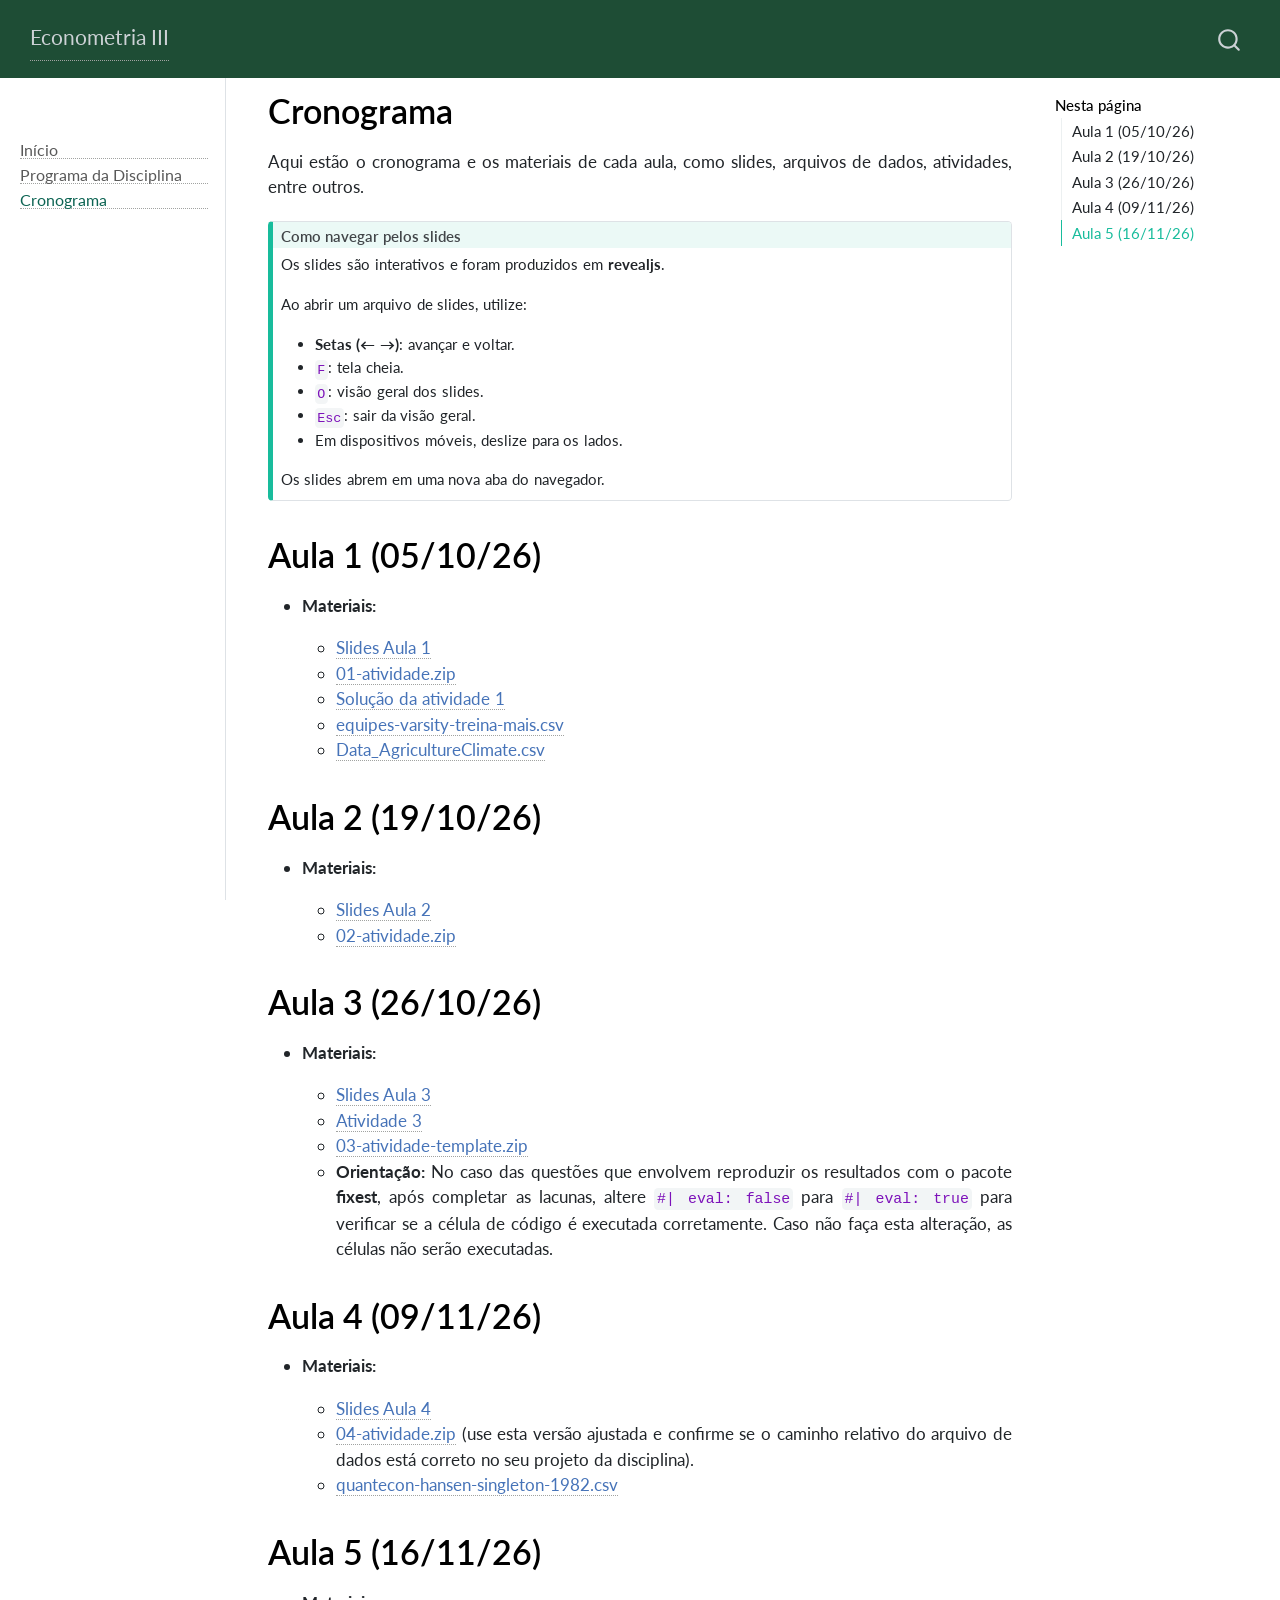
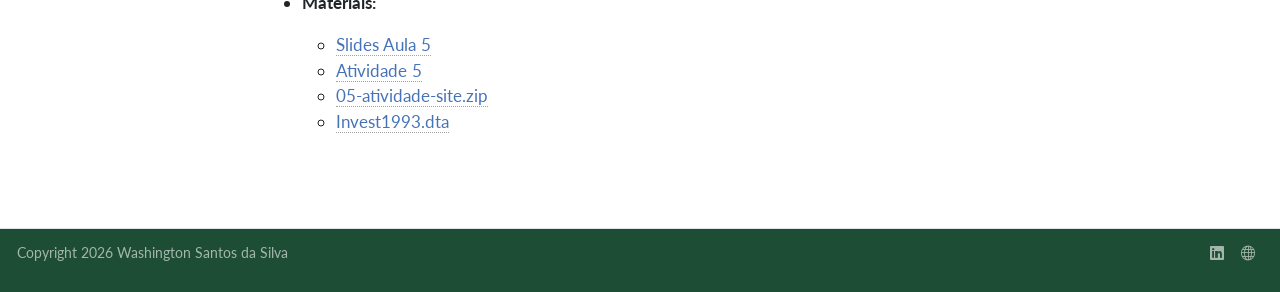
==== commit 02d0d1ad: "aula 4 ajuste atividade" ====
--- a/docs/cronograma.html
+++ b/docs/cronograma.html
@@ -242,7 +242,8 @@
 <li><p><strong>Materiais:</strong></p>
 <ul>
 <li><a href="slides/04-aula.html" target="_blank">Slides Aula 4</a></li>
-<li><a href="atividades/04-atividade.zip">04-atividade.zip</a></li>
+<li><a href="atividades/04-atividade.zip">04-atividade.zip</a> (use esta versão ajustada e confirme se o caminho relativo do arquivo de dados está correto no seu projeto da disciplina).</li>
+<li><a href="dados/quantecon-hansen-singleton-1982.csv">quantecon-hansen-singleton-1982.csv</a></li>
 </ul></li>
 </ul>
 </section>
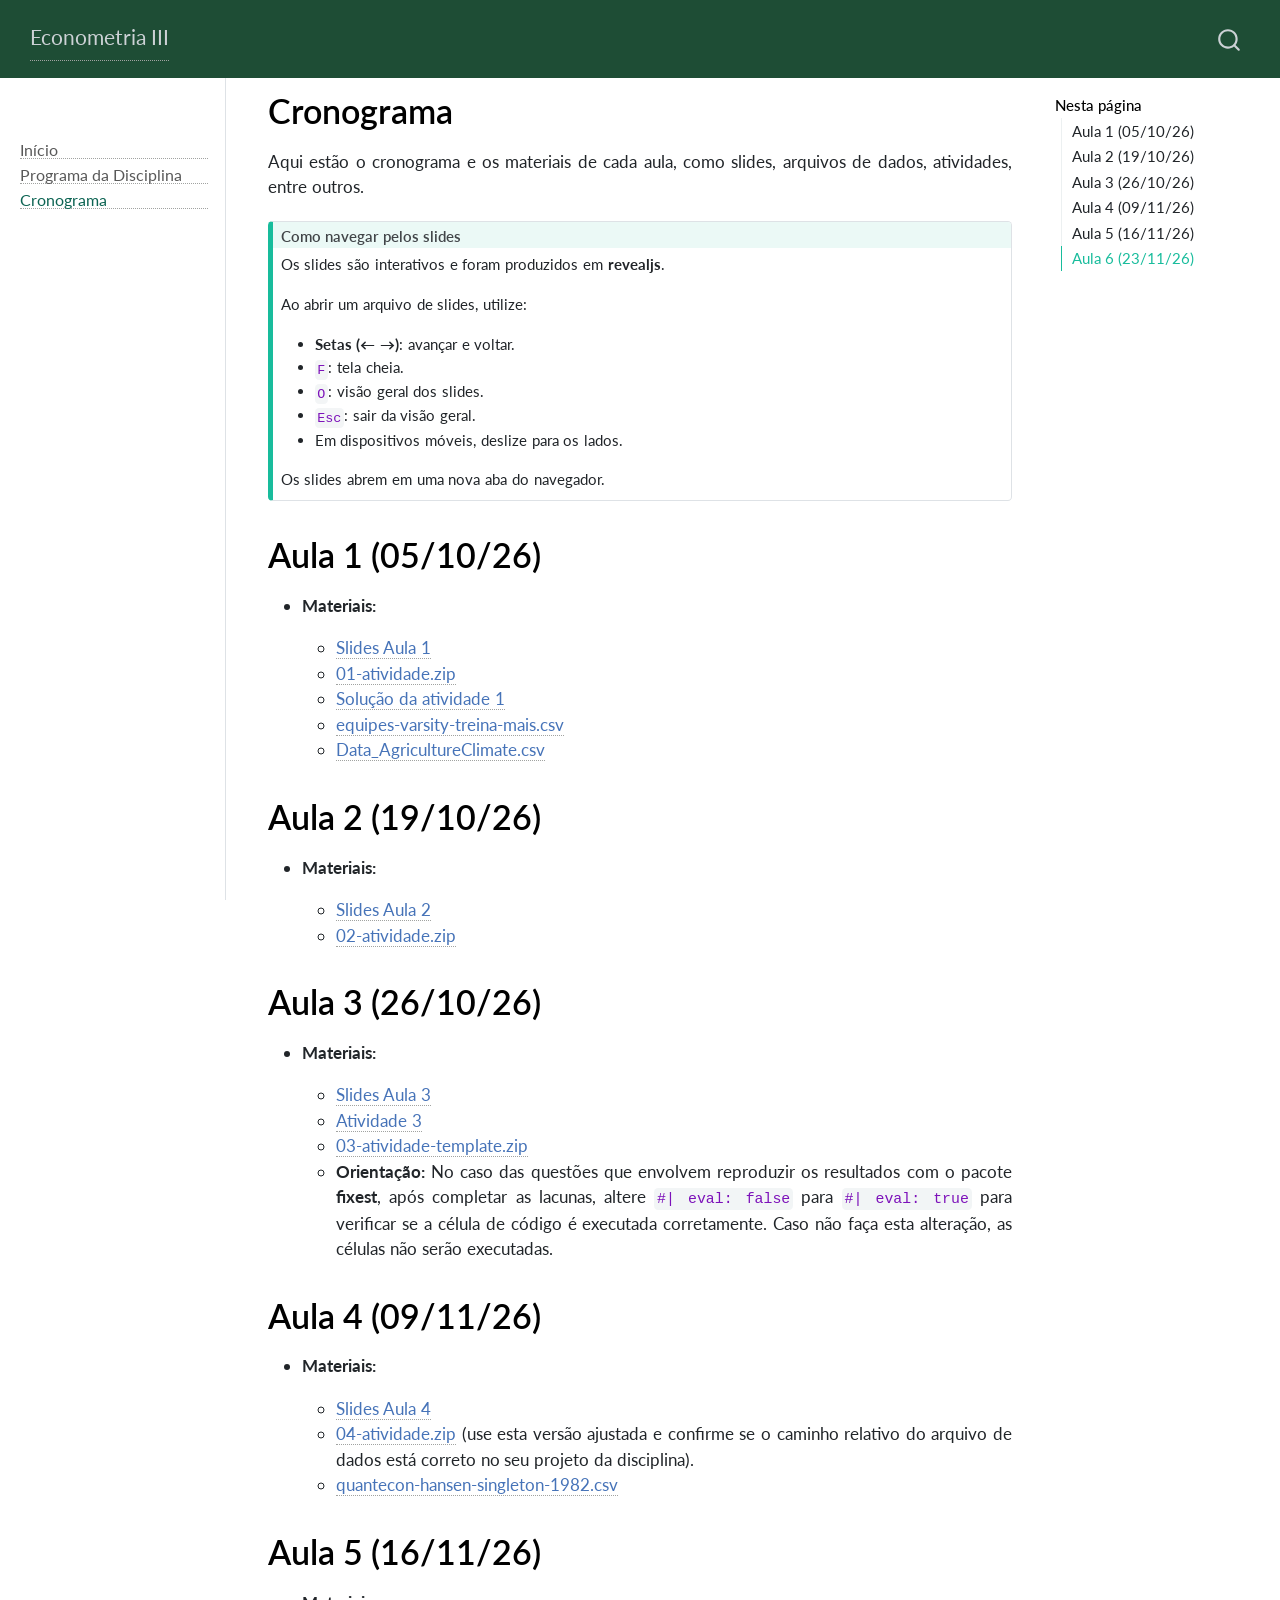
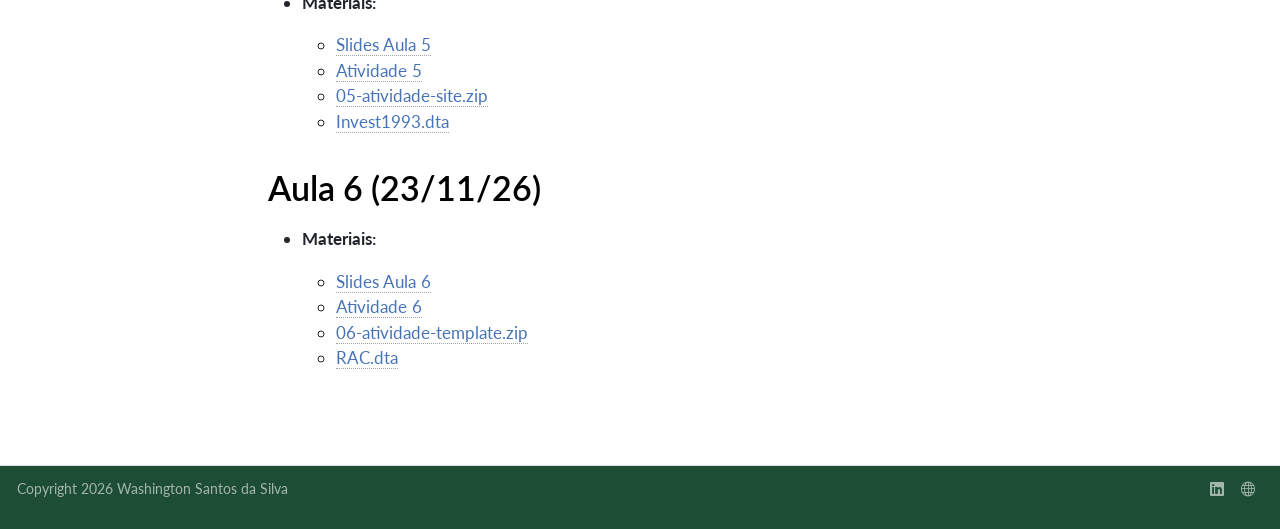
==== commit 0e6a6fd7: "aula 6 inserida" ====
--- a/docs/cronograma.html
+++ b/docs/cronograma.html
@@ -153,6 +153,7 @@
   <li><a href="#aula-3-261026" id="toc-aula-3-261026" class="nav-link" data-scroll-target="#aula-3-261026">Aula 3 (26/10/26)</a></li>
   <li><a href="#aula-4-091126" id="toc-aula-4-091126" class="nav-link" data-scroll-target="#aula-4-091126">Aula 4 (09/11/26)</a></li>
   <li><a href="#aula-5-161126" id="toc-aula-5-161126" class="nav-link" data-scroll-target="#aula-5-161126">Aula 5 (16/11/26)</a></li>
+  <li><a href="#aula-6-231126" id="toc-aula-6-231126" class="nav-link" data-scroll-target="#aula-6-231126">Aula 6 (23/11/26)</a></li>
   </ul>
 </nav>
     </div>
@@ -256,6 +257,18 @@
 <li><a href="atividades/05-atividade.html" target="_blank">Atividade 5</a></li>
 <li><a href="atividades/05-atividade-site.zip">05-atividade-site.zip</a></li>
 <li><a href="dados/Invest1993.dta">Invest1993.dta</a></li>
+</ul></li>
+</ul>
+</section>
+<section id="aula-6-231126" class="level1">
+<h1>Aula 6 (23/11/26)</h1>
+<ul>
+<li><p><strong>Materiais:</strong></p>
+<ul>
+<li><a href="slides/06-aula.html" target="_blank">Slides Aula 6</a></li>
+<li><a href="atividades/06-atividade.html" target="_blank">Atividade 6</a></li>
+<li><a href="atividades/06-atividade-template.zip">06-atividade-template.zip</a></li>
+<li><a href="dados/RAC.dta">RAC.dta</a></li>
 </ul></li>
 </ul>
 
